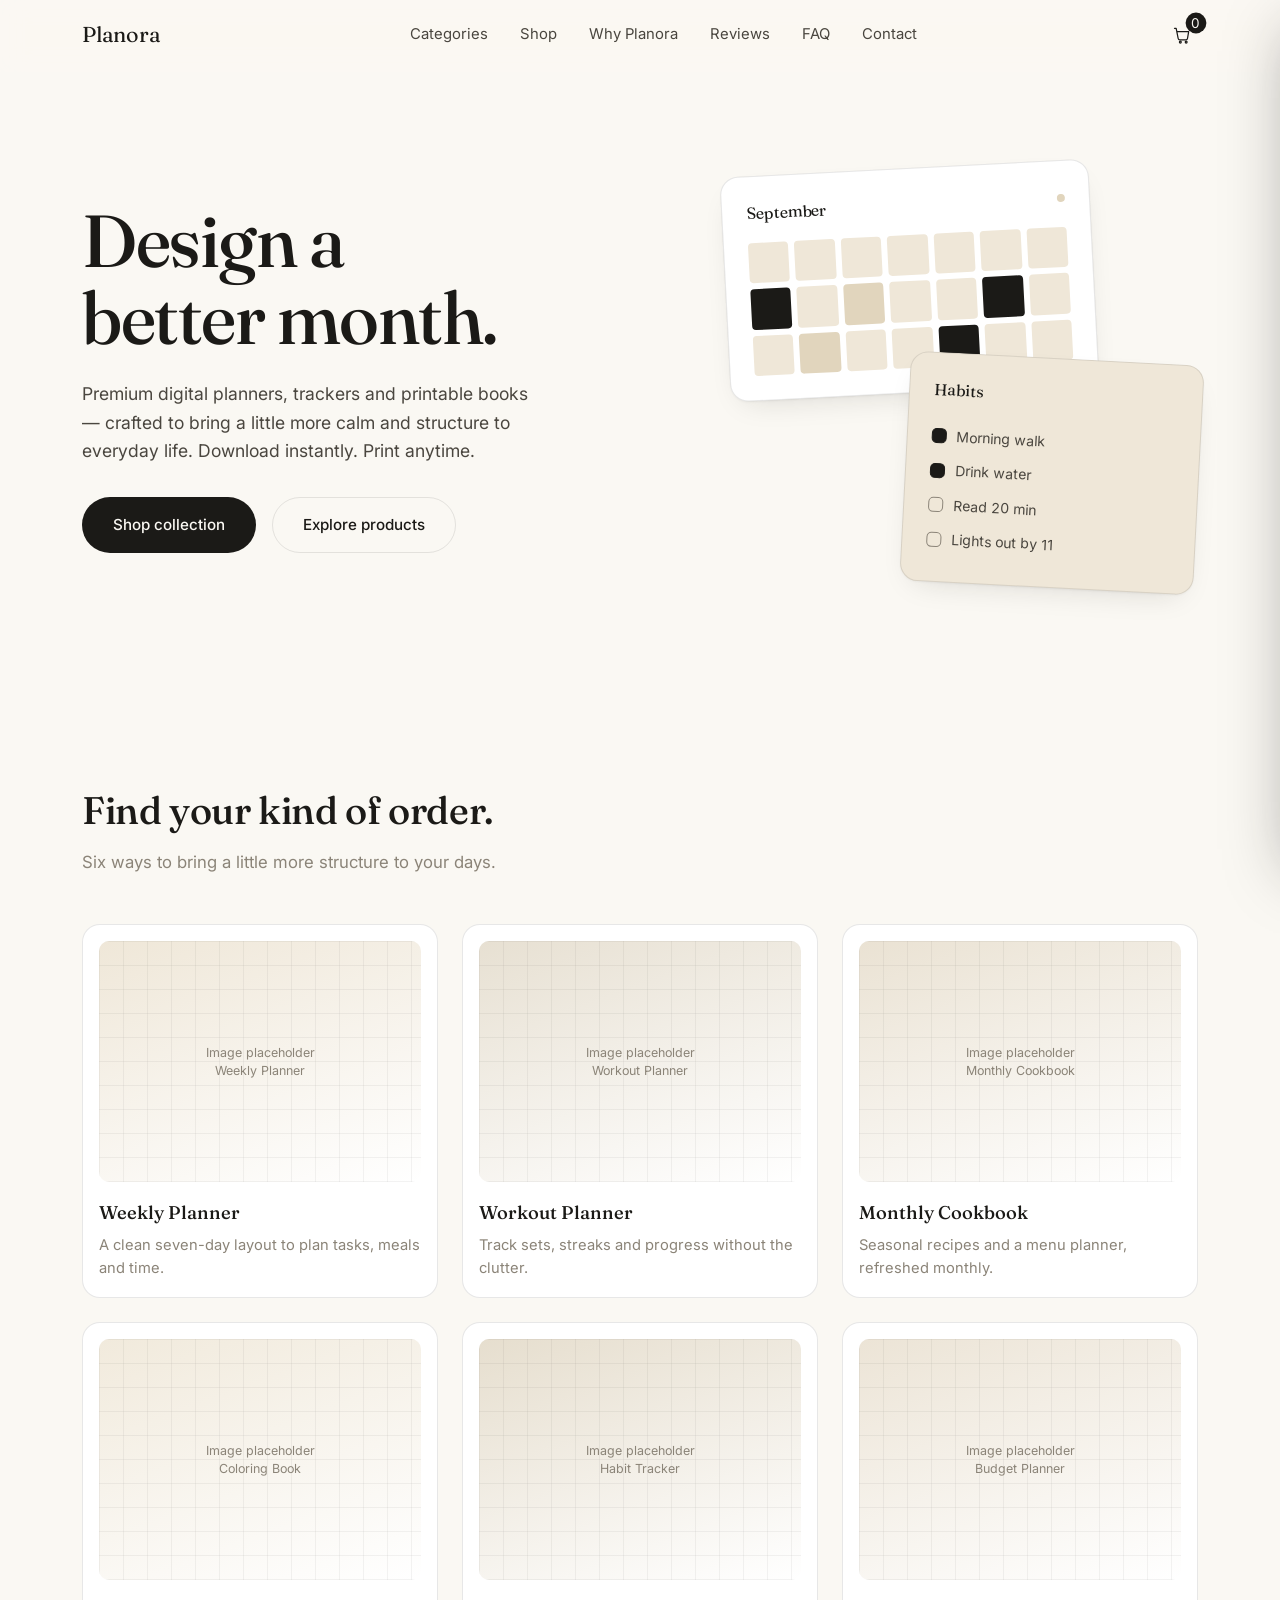
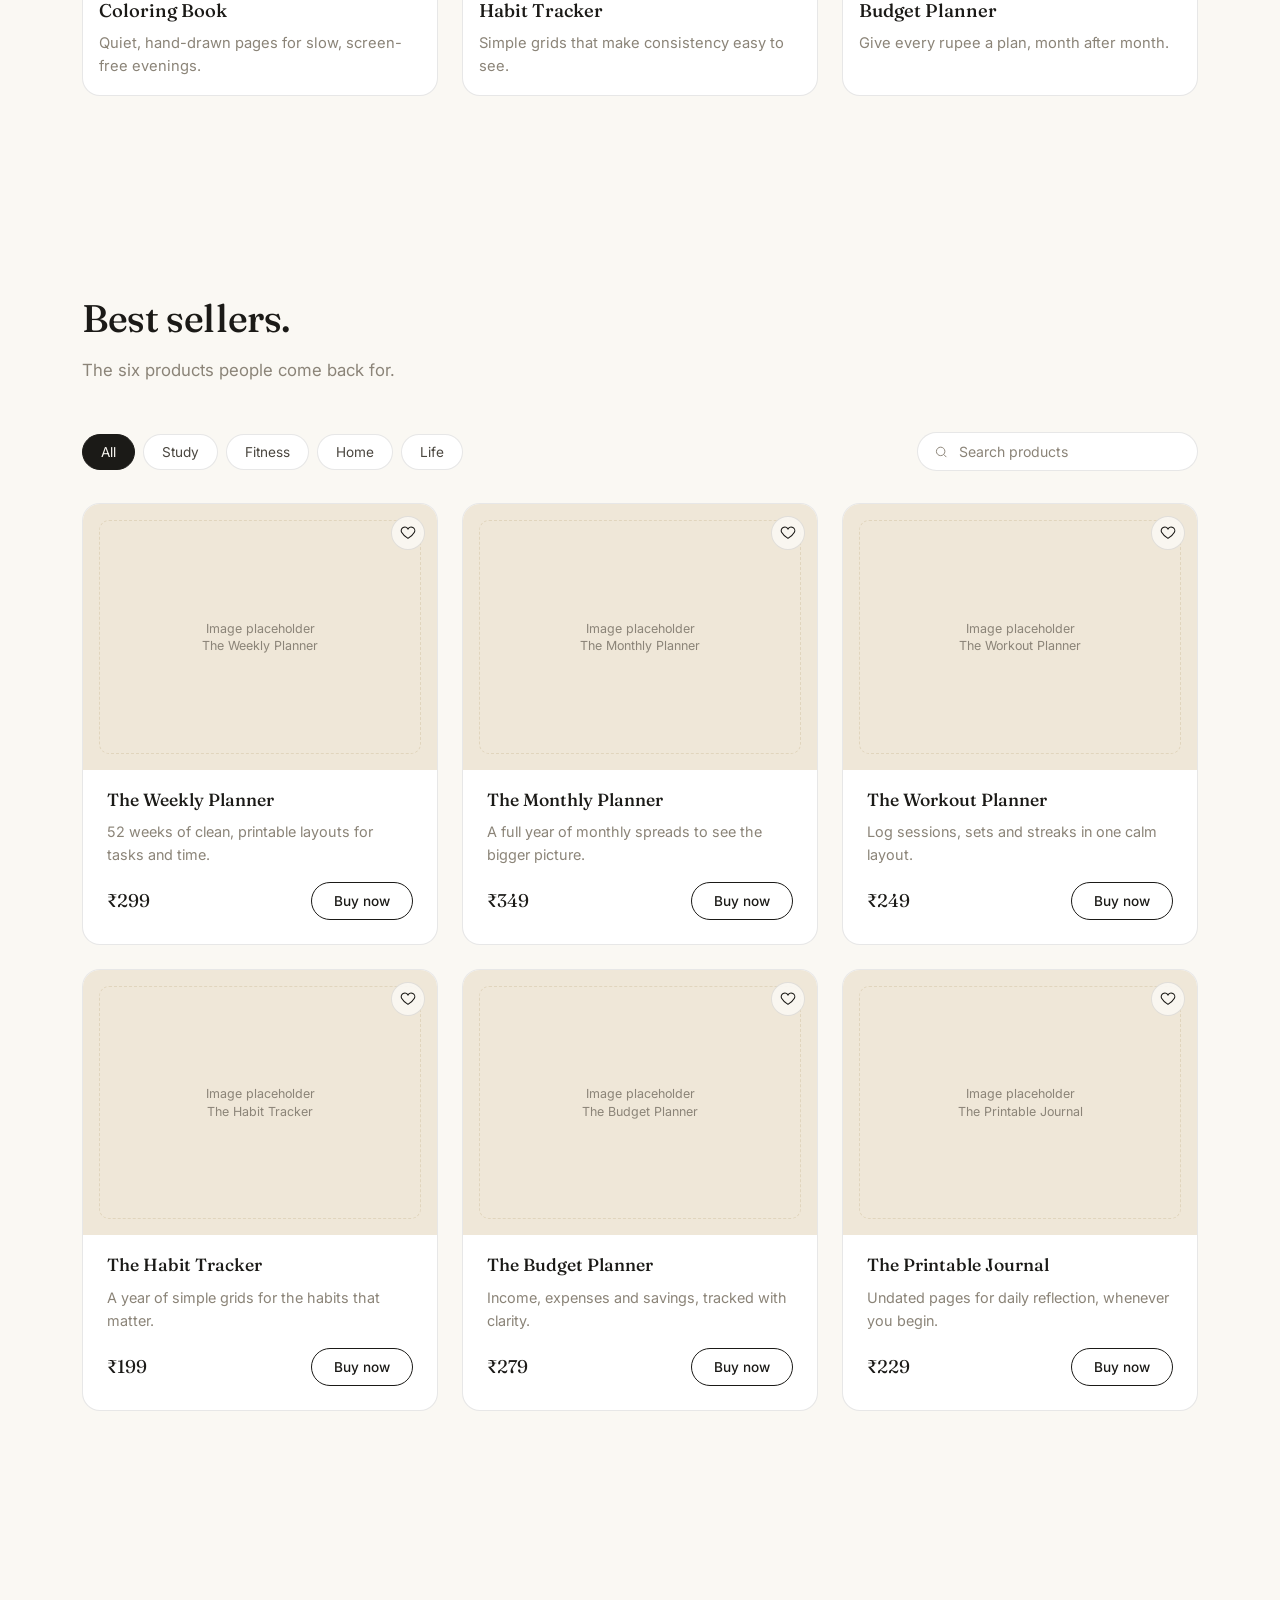
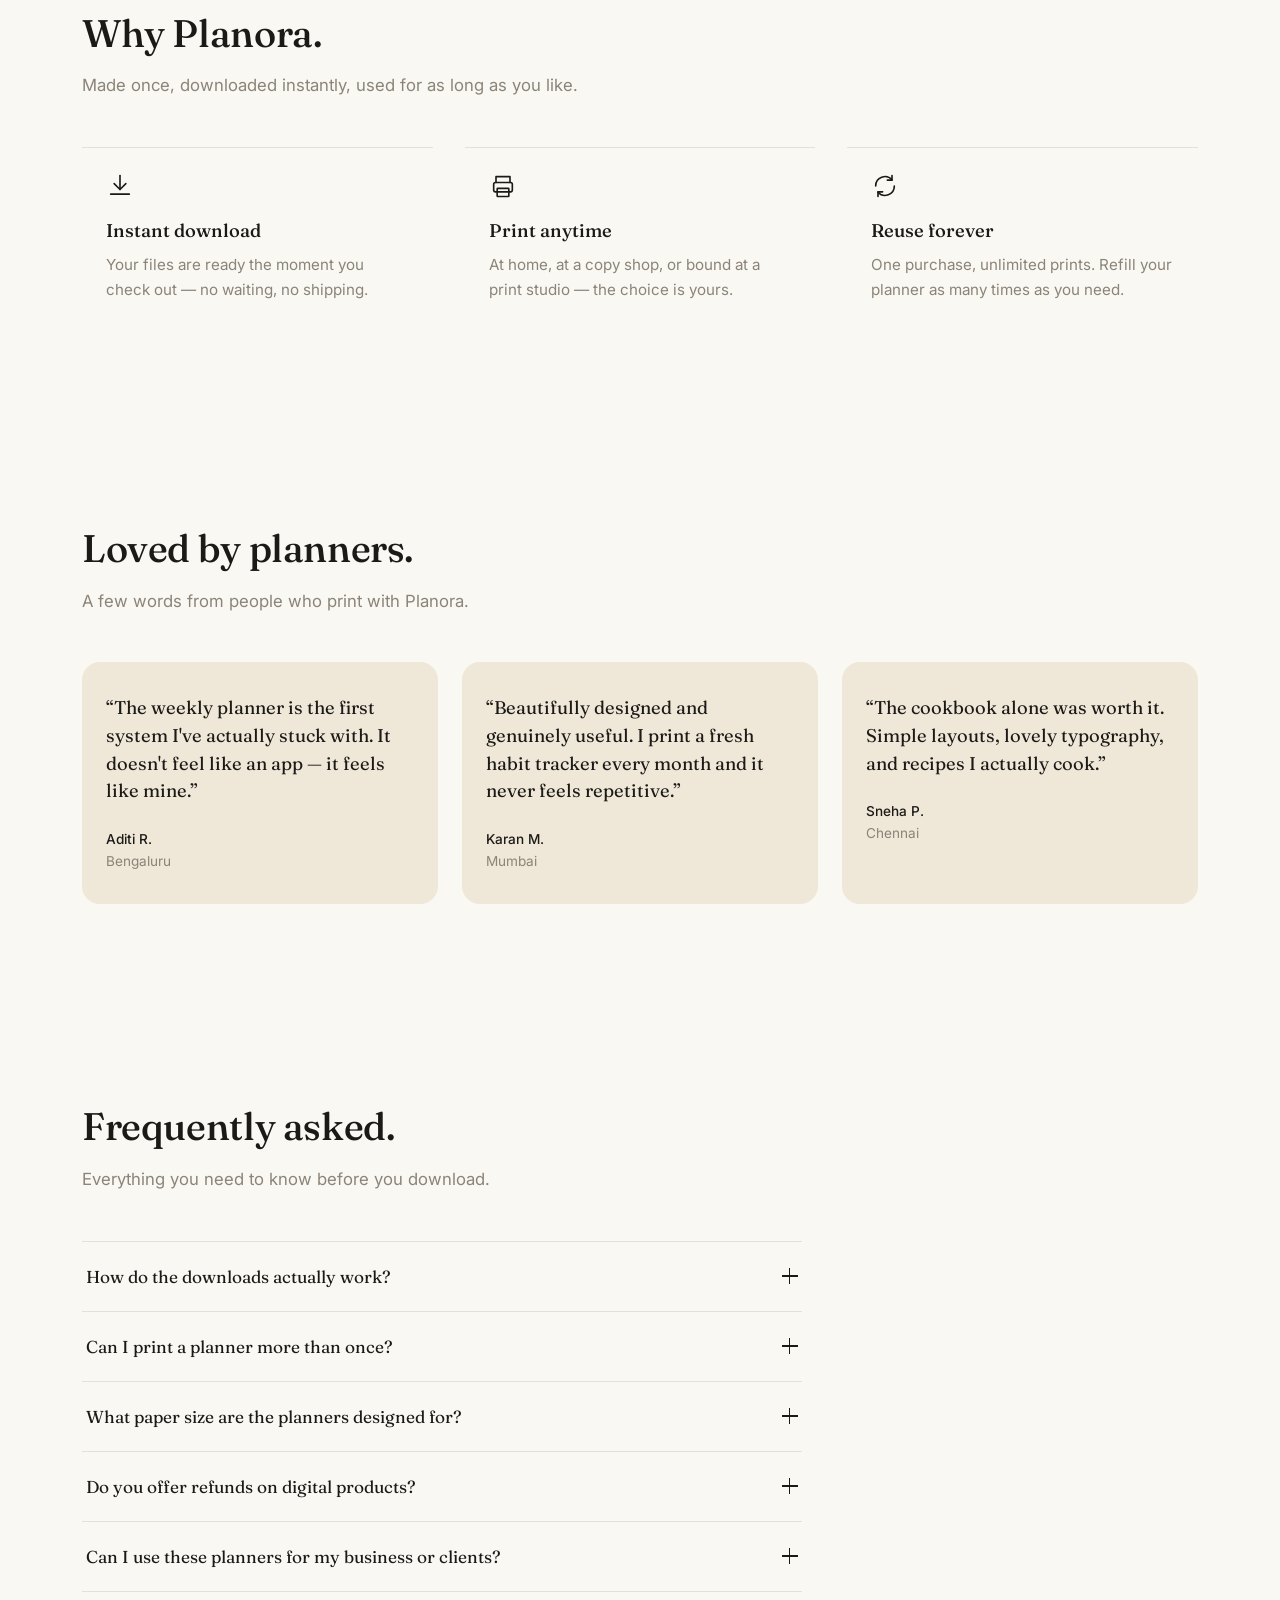
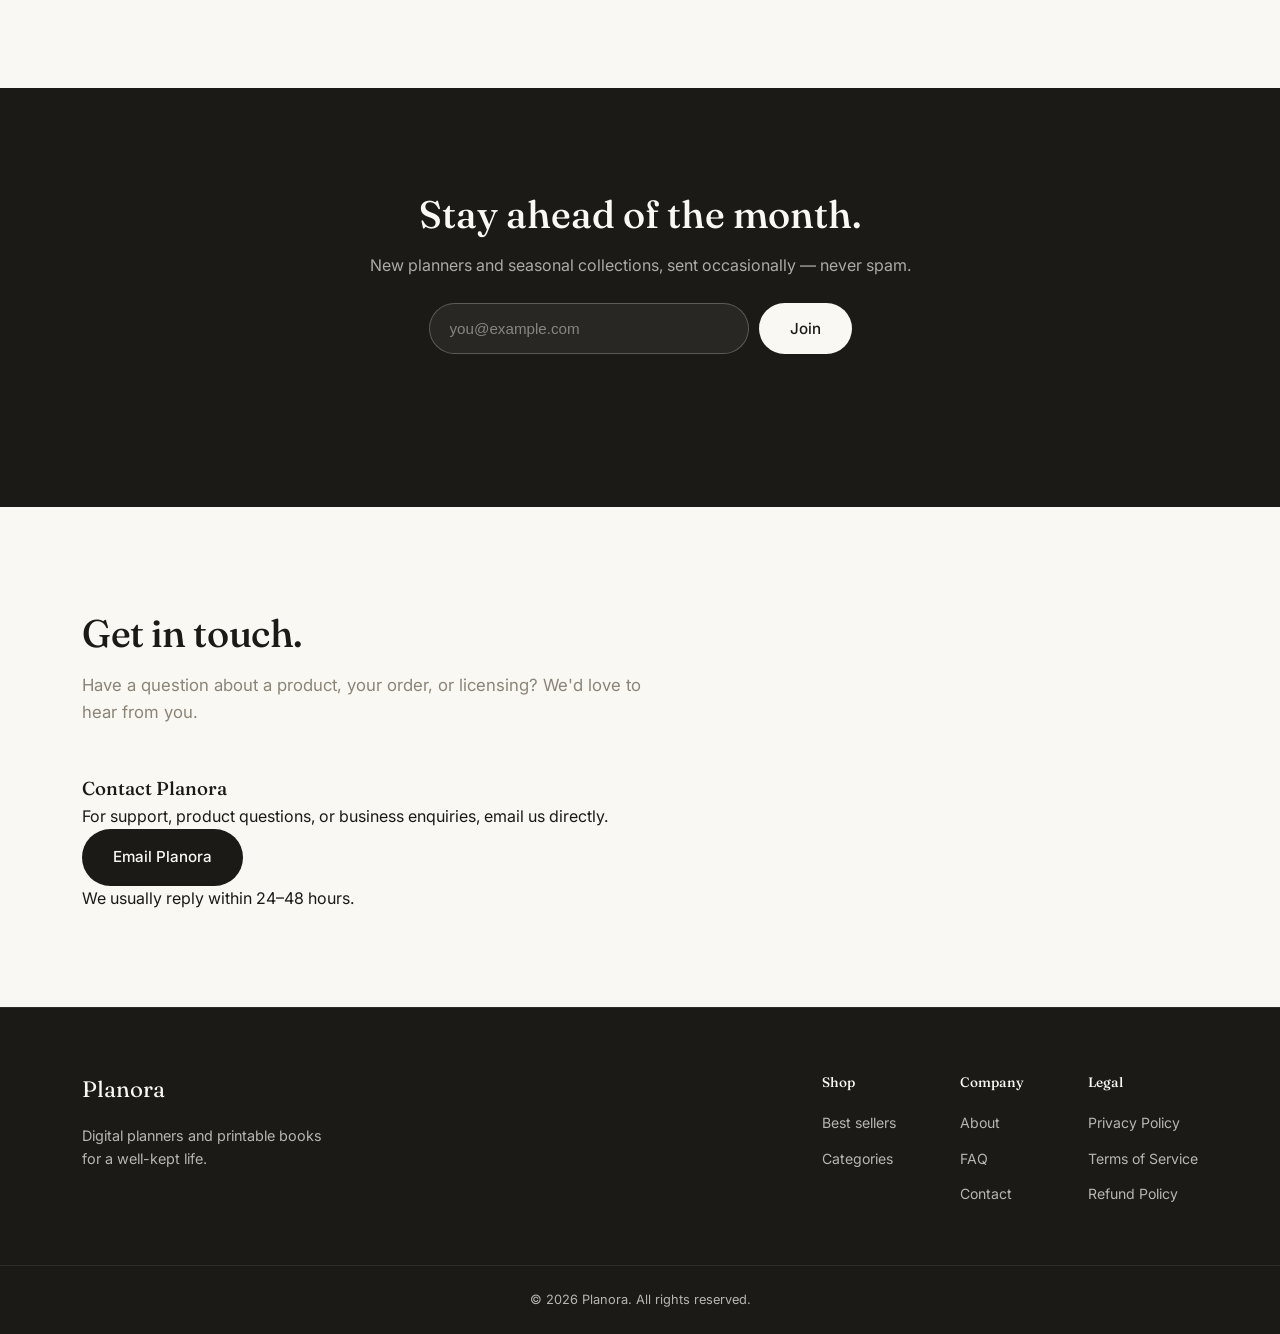
==== index.html @ 22b7eb6b "Update index.html" ====
<!DOCTYPE html>
<html lang="en">
<head>
  <meta charset="UTF-8">
  <meta name="viewport" content="width=device-width, initial-scale=1.0">
  <title>Planora — Design a better month.</title>
  <meta name="description" content="Planora is a digital publishing studio designing premium planners, trackers and printable books for a calmer, better-kept life.">

  <!-- Google Fonts: Fraunces (display serif) + Inter (body/UI). Falls back to system fonts if offline. -->
  <link rel="preconnect" href="https://fonts.googleapis.com">
  <link rel="preconnect" href="https://fonts.gstatic.com" crossorigin>
  <link href="https://fonts.googleapis.com/css2?family=Fraunces:opsz,wght@9..144,400;9..144,500;9..144,600&family=Inter:wght@400;500;600&display=swap" rel="stylesheet">

  <link rel="stylesheet" href="style.css">
</head>
<body>

  <a class="skip-link" href="#main">Skip to content</a>

  <!-- ============ HEADER / STICKY NAV ============ -->
  <header class="site-header" id="siteHeader">
    <div class="nav-wrap">
      <a href="#hero" class="logo" data-scroll>Planora</a>

      <nav class="nav-links" id="navLinks">
        <a href="#categories" data-scroll>Categories</a>
        <a href="#bestsellers" data-scroll>Shop</a>
        <a href="#why" data-scroll>Why Planora</a>
        <a href="#reviews" data-scroll>Reviews</a>
        <a href="#faq" data-scroll>FAQ</a>
        <a href="#contact" data-scroll>Contact</a>
      </nav>

      <div class="nav-actions">
        <button class="cart-btn" id="cartBtn" aria-label="Open cart" aria-haspopup="true" aria-expanded="false">
          <svg width="20" height="20" viewBox="0 0 24 24" fill="none" stroke="currentColor" stroke-width="1.5">
            <path d="M3 4h2l2.4 12.2a2 2 0 0 0 2 1.6h7.2a2 2 0 0 0 2-1.6L20 8H6.2" stroke-linecap="round" stroke-linejoin="round"/>
            <circle cx="10" cy="20.5" r="1.1"/>
            <circle cx="17" cy="20.5" r="1.1"/>
          </svg>
          <span class="cart-count" id="cartCount">0</span>
        </button>

        <button class="menu-toggle" id="menuToggle" aria-label="Open menu" aria-expanded="false" aria-controls="navLinks">
          <span></span><span></span><span></span>
        </button>
      </div>
    </div>
  </header>

  <main id="main">

    <!-- ============ HERO ============ -->
    <section class="hero" id="hero">
      <div class="hero-inner">
        <div class="hero-copy reveal">
          <h1 class="hero-title">Design a<br>better month.</h1>
          <p class="hero-subtitle">
            Premium digital planners, trackers and printable books —
            crafted to bring a little more calm and structure to
            everyday life. Download instantly. Print anytime.
          </p>
          <div class="hero-actions">
            <a href="#bestsellers" class="btn btn-primary" data-scroll>Shop collection</a>
            <a href="#categories" class="btn btn-secondary" data-scroll>Explore products</a>
          </div>
        </div>

        <!-- Hero visual: a built, not photographed, planner mockup -->
        <div class="hero-visual reveal">
          <div class="mock-card mock-calendar" aria-hidden="true">
            <div class="mock-card-head">
              <span>September</span>
              <span class="mock-dot"></span>
            </div>
            <div class="mock-grid">
              <span></span><span></span><span></span><span></span><span></span><span></span><span></span>
              <span class="filled"></span><span></span><span class="filled soft"></span><span></span><span></span><span class="filled"></span><span></span>
              <span></span><span class="filled soft"></span><span></span><span></span><span class="filled"></span><span></span><span></span>
            </div>
          </div>
          <div class="mock-card mock-checklist" aria-hidden="true">
            <div class="mock-card-head">
              <span>Habits</span>
            </div>
            <ul class="mock-list">
              <li><span class="mock-check checked"></span>Morning walk</li>
              <li><span class="mock-check checked"></span>Drink water</li>
              <li><span class="mock-check"></span>Read 20 min</li>
              <li><span class="mock-check"></span>Lights out by 11</li>
            </ul>
          </div>
        </div>
      </div>
    </section>

    <!-- ============ FEATURED CATEGORIES ============ -->
    <section class="categories" id="categories">
      <div class="section-head reveal">
        <h2>Find your kind of order.</h2>
        <p>Six ways to bring a little more structure to your days.</p>
      </div>

      <div class="category-grid">

        <article class="category-card reveal" data-goto-collection="study">
          <div class="category-image" style="--tint:#EFE7D8;">
            <span class="placeholder-label">Image placeholder<br>Weekly Planner</span>
          </div>
          <h3>Weekly Planner</h3>
          <p>A clean seven-day layout to plan tasks, meals and time.</p>
        </article>

        <article class="category-card reveal" data-goto-collection="fitness">
          <div class="category-image" style="--tint:#E7E0D2;">
            <span class="placeholder-label">Image placeholder<br>Workout Planner</span>
          </div>
          <h3>Workout Planner</h3>
          <p>Track sets, streaks and progress without the clutter.</p>
        </article>

        <article class="category-card reveal" data-goto-collection="home">
          <div class="category-image" style="--tint:#EAE2D3;">
            <span class="placeholder-label">Image placeholder<br>Monthly Cookbook</span>
          </div>
          <h3>Monthly Cookbook</h3>
          <p>Seasonal recipes and a menu planner, refreshed monthly.</p>
        </article>

        <article class="category-card reveal" data-goto-collection="life">
          <div class="category-image" style="--tint:#F1EADC;">
            <span class="placeholder-label">Image placeholder<br>Coloring Book</span>
          </div>
          <h3>Coloring Book</h3>
          <p>Quiet, hand-drawn pages for slow, screen-free evenings.</p>
        </article>

        <article class="category-card reveal" data-goto-collection="fitness">
          <div class="category-image" style="--tint:#E6DECE;">
            <span class="placeholder-label">Image placeholder<br>Habit Tracker</span>
          </div>
          <h3>Habit Tracker</h3>
          <p>Simple grids that make consistency easy to see.</p>
        </article>

        <article class="category-card reveal" data-goto-collection="home">
          <div class="category-image" style="--tint:#ECE4D6;">
            <span class="placeholder-label">Image placeholder<br>Budget Planner</span>
          </div>
          <h3>Budget Planner</h3>
          <p>Give every rupee a plan, month after month.</p>
        </article>

      </div>
    </section>

    <!-- ============ BEST SELLERS ============ -->
    <section class="bestsellers" id="bestsellers">
      <div class="section-head reveal">
        <h2>Best sellers.</h2>
        <p>The six products people come back for.</p>
      </div>

      <!-- Collections filter + search -->
      <div class="shop-controls reveal">
        <div class="filter-pills" id="filterPills" role="group" aria-label="Filter by collection">
          <button class="filter-pill active" data-filter="all" type="button">All</button>
          <button class="filter-pill" data-filter="study" type="button">Study</button>
          <button class="filter-pill" data-filter="fitness" type="button">Fitness</button>
          <button class="filter-pill" data-filter="home" type="button">Home</button>
          <button class="filter-pill" data-filter="life" type="button">Life</button>
        </div>
        <div class="search-wrap">
          <svg width="16" height="16" viewBox="0 0 24 24" fill="none" stroke="currentColor" stroke-width="1.6" aria-hidden="true">
            <circle cx="11" cy="11" r="7"/>
            <path d="M20 20l-3.5-3.5" stroke-linecap="round"/>
          </svg>
          <input type="search" id="productSearch" class="search-input" placeholder="Search products" aria-label="Search products">
        </div>
      </div>

      <p class="empty-state" id="emptyState" hidden>No products match your search just yet. Try another word or collection.</p>

      <div class="product-grid" id="productGrid">

        <article class="product-card reveal" data-id="weekly-planner" data-product="The Weekly Planner" data-price="299" data-collections="study" tabindex="0">
          <div class="product-image">
            <span class="placeholder-label">Image placeholder<br>The Weekly Planner</span>
            <button class="fav-btn" data-fav aria-label="Save The Weekly Planner to favorites" aria-pressed="false">
              <svg viewBox="0 0 24 24" fill="none" stroke="currentColor" stroke-width="1.6"><path d="M12 20s-7.2-4.4-9.6-9A5.4 5.4 0 0 1 12 6a5.4 5.4 0 0 1 9.6 5c-2.4 4.6-9.6 9-9.6 9z"/></svg>
            </button>
          </div>
          <div class="product-body">
            <h3>The Weekly Planner</h3>
            <p>52 weeks of clean, printable layouts for tasks and time.</p>
            <div class="product-foot">
              <span class="price">₹299</span>
              <button class="btn btn-buy" data-buy>Buy now</button>
            </div>
          </div>
        </article>

        <article class="product-card reveal" data-id="monthly-planner" data-product="The Monthly Planner" data-price="349" data-collections="study home" tabindex="0">
          <div class="product-image">
            <span class="placeholder-label">Image placeholder<br>The Monthly Planner</span>
            <button class="fav-btn" data-fav aria-label="Save The Monthly Planner to favorites" aria-pressed="false">
              <svg viewBox="0 0 24 24" fill="none" stroke="currentColor" stroke-width="1.6"><path d="M12 20s-7.2-4.4-9.6-9A5.4 5.4 0 0 1 12 6a5.4 5.4 0 0 1 9.6 5c-2.4 4.6-9.6 9-9.6 9z"/></svg>
            </button>
          </div>
          <div class="product-body">
            <h3>The Monthly Planner</h3>
            <p>A full year of monthly spreads to see the bigger picture.</p>
            <div class="product-foot">
              <span class="price">₹349</span>
              <button class="btn btn-buy" data-buy>Buy now</button>
            </div>
          </div>
        </article>

        <article class="product-card reveal" data-id="workout-planner" data-product="The Workout Planner" data-price="249" data-collections="fitness" tabindex="0">
          <div class="product-image">
            <span class="placeholder-label">Image placeholder<br>The Workout Planner</span>
            <button class="fav-btn" data-fav aria-label="Save The Workout Planner to favorites" aria-pressed="false">
              <svg viewBox="0 0 24 24" fill="none" stroke="currentColor" stroke-width="1.6"><path d="M12 20s-7.2-4.4-9.6-9A5.4 5.4 0 0 1 12 6a5.4 5.4 0 0 1 9.6 5c-2.4 4.6-9.6 9-9.6 9z"/></svg>
            </button>
          </div>
          <div class="product-body">
            <h3>The Workout Planner</h3>
            <p>Log sessions, sets and streaks in one calm layout.</p>
            <div class="product-foot">
              <span class="price">₹249</span>
              <button class="btn btn-buy" data-buy>Buy now</button>
            </div>
          </div>
        </article>

        <article class="product-card reveal" data-id="habit-tracker" data-product="The Habit Tracker" data-price="199" data-collections="fitness life" tabindex="0">
          <div class="product-image">
            <span class="placeholder-label">Image placeholder<br>The Habit Tracker</span>
            <button class="fav-btn" data-fav aria-label="Save The Habit Tracker to favorites" aria-pressed="false">
              <svg viewBox="0 0 24 24" fill="none" stroke="currentColor" stroke-width="1.6"><path d="M12 20s-7.2-4.4-9.6-9A5.4 5.4 0 0 1 12 6a5.4 5.4 0 0 1 9.6 5c-2.4 4.6-9.6 9-9.6 9z"/></svg>
            </button>
          </div>
          <div class="product-body">
            <h3>The Habit Tracker</h3>
            <p>A year of simple grids for the habits that matter.</p>
            <div class="product-foot">
              <span class="price">₹199</span>
              <button class="btn btn-buy" data-buy>Buy now</button>
            </div>
          </div>
        </article>

        <article class="product-card reveal" data-id="budget-planner" data-product="The Budget Planner" data-price="279" data-collections="home" tabindex="0">
          <div class="product-image">
            <span class="placeholder-label">Image placeholder<br>The Budget Planner</span>
            <button class="fav-btn" data-fav aria-label="Save The Budget Planner to favorites" aria-pressed="false">
              <svg viewBox="0 0 24 24" fill="none" stroke="currentColor" stroke-width="1.6"><path d="M12 20s-7.2-4.4-9.6-9A5.4 5.4 0 0 1 12 6a5.4 5.4 0 0 1 9.6 5c-2.4 4.6-9.6 9-9.6 9z"/></svg>
            </button>
          </div>
          <div class="product-body">
            <h3>The Budget Planner</h3>
            <p>Income, expenses and savings, tracked with clarity.</p>
            <div class="product-foot">
              <span class="price">₹279</span>
              <button class="btn btn-buy" data-buy>Buy now</button>
            </div>
          </div>
        </article>

        <article class="product-card reveal" data-id="printable-journal" data-product="The Printable Journal" data-price="229" data-collections="study life" tabindex="0">
          <div class="product-image">
            <span class="placeholder-label">Image placeholder<br>The Printable Journal</span>
            <button class="fav-btn" data-fav aria-label="Save The Printable Journal to favorites" aria-pressed="false">
              <svg viewBox="0 0 24 24" fill="none" stroke="currentColor" stroke-width="1.6"><path d="M12 20s-7.2-4.4-9.6-9A5.4 5.4 0 0 1 12 6a5.4 5.4 0 0 1 9.6 5c-2.4 4.6-9.6 9-9.6 9z"/></svg>
            </button>
          </div>
          <div class="product-body">
            <h3>The Printable Journal</h3>
            <p>Undated pages for daily reflection, whenever you begin.</p>
            <div class="product-foot">
              <span class="price">₹229</span>
              <button class="btn btn-buy" data-buy>Buy now</button>
            </div>
          </div>
        </article>

      </div>
    </section>

    <!-- ============ WHY PLANORA ============ -->
    <section class="why" id="why">
      <div class="section-head reveal">
        <h2>Why Planora.</h2>
        <p>Made once, downloaded instantly, used for as long as you like.</p>
      </div>

      <div class="why-grid">

        <div class="why-item reveal">
          <span class="why-icon">
            <svg width="28" height="28" viewBox="0 0 24 24" fill="none" stroke="currentColor" stroke-width="1.4">
              <path d="M12 3v12" stroke-linecap="round"/>
              <path d="M7 10l5 5 5-5" stroke-linecap="round" stroke-linejoin="round"/>
              <path d="M4 19h16" stroke-linecap="round"/>
            </svg>
          </span>
          <h3>Instant download</h3>
          <p>Your files are ready the moment you check out — no waiting, no shipping.</p>
        </div>

        <div class="why-item reveal">
          <span class="why-icon">
            <svg width="28" height="28" viewBox="0 0 24 24" fill="none" stroke="currentColor" stroke-width="1.4">
              <path d="M6 9V4h12v5" stroke-linecap="round" stroke-linejoin="round"/>
              <rect x="4" y="9" width="16" height="8" rx="1.5"/>
              <rect x="7" y="14" width="10" height="7" rx="0.5"/>
            </svg>
          </span>
          <h3>Print anytime</h3>
          <p>At home, at a copy shop, or bound at a print studio — the choice is yours.</p>
        </div>

        <div class="why-item reveal">
          <span class="why-icon">
            <svg width="28" height="28" viewBox="0 0 24 24" fill="none" stroke="currentColor" stroke-width="1.4">
              <path d="M4 12a8 8 0 0 1 14-5.3M20 12a8 8 0 0 1-14 5.3" stroke-linecap="round"/>
              <path d="M18 3v4h-4M6 21v-4h4" stroke-linecap="round" stroke-linejoin="round"/>
            </svg>
          </span>
          <h3>Reuse forever</h3>
          <p>One purchase, unlimited prints. Refill your planner as many times as you need.</p>
        </div>

      </div>
    </section>

    <!-- ============ TESTIMONIALS ============ -->
    <section class="testimonials" id="reviews">
      <div class="section-head reveal">
        <h2>Loved by planners.</h2>
        <p>A few words from people who print with Planora.</p>
      </div>

      <div class="testimonial-grid">

        <blockquote class="testimonial-card reveal">
          <p>“The weekly planner is the first system I've actually stuck with. It doesn't feel like an app — it feels like mine.”</p>
          <footer><span class="t-name">Aditi R.</span><span class="t-role">Bengaluru</span></footer>
        </blockquote>

        <blockquote class="testimonial-card reveal">
          <p>“Beautifully designed and genuinely useful. I print a fresh habit tracker every month and it never feels repetitive.”</p>
          <footer><span class="t-name">Karan M.</span><span class="t-role">Mumbai</span></footer>
        </blockquote>

        <blockquote class="testimonial-card reveal">
          <p>“The cookbook alone was worth it. Simple layouts, lovely typography, and recipes I actually cook.”</p>
          <footer><span class="t-name">Sneha P.</span><span class="t-role">Chennai</span></footer>
        </blockquote>

      </div>
    </section>

    <!-- ============ FAQ ============ -->
    <section class="faq" id="faq">
      <div class="section-head reveal">
        <h2>Frequently asked.</h2>
        <p>Everything you need to know before you download.</p>
      </div>

      <div class="faq-list">

        <div class="faq-item reveal">
          <button class="faq-question" aria-expanded="false">
            <span>How do the downloads actually work?</span>
            <span class="faq-icon" aria-hidden="true"></span>
          </button>
          <div class="faq-answer">
            <p>After checkout, your planner is available instantly as a PDF download. No shipping, no waiting — print it the same day if you like.</p>
          </div>
        </div>

        <div class="faq-item reveal">
          <button class="faq-question" aria-expanded="false">
            <span>Can I print a planner more than once?</span>
            <span class="faq-icon" aria-hidden="true"></span>
          </button>
          <div class="faq-answer">
            <p>Yes. Every purchase is yours to keep and reprint as many times as you need, for as long as you need it.</p>
          </div>
        </div>

        <div class="faq-item reveal">
          <button class="faq-question" aria-expanded="false">
            <span>What paper size are the planners designed for?</span>
            <span class="faq-icon" aria-hidden="true"></span>
          </button>
          <div class="faq-answer">
            <p>All Planora products are laid out for A4 and US Letter, so they print cleanly on almost any home or shop printer.</p>
          </div>
        </div>

        <div class="faq-item reveal">
          <button class="faq-question" aria-expanded="false">
            <span>Do you offer refunds on digital products?</span>
            <span class="faq-icon" aria-hidden="true"></span>
          </button>
          <div class="faq-answer">
            <p>Because files are delivered instantly, we don't offer refunds once a download link has been used. See our <a href="refund-policy.html">Refund Policy</a> for full details.</p>
          </div>
        </div>

        <div class="faq-item reveal">
          <button class="faq-question" aria-expanded="false">
            <span>Can I use these planners for my business or clients?</span>
            <span class="faq-icon" aria-hidden="true"></span>
          </button>
          <div class="faq-answer">
            <p>Planora products are licensed for personal use. For commercial or resale licensing, reach out through the contact form below.</p>
          </div>
        </div>

      </div>
    </section>

    <!-- ============ NEWSLETTER ============ -->
    <section class="newsletter" id="newsletter">
      <div class="newsletter-inner reveal">
        <h2>Stay ahead of the month.</h2>
        <p>New planners and seasonal collections, sent occasionally — never spam.</p>

        <form class="newsletter-form" id="newsletterForm" novalidate>
          <input
            type="email"
            id="newsletterEmail"
            class="newsletter-input"
            placeholder="you@example.com"
            aria-label="Email address"
            required>
          <button type="submit" class="btn btn-primary">Join</button>
        </form>
        <p class="form-message" id="formMessage" role="status" aria-live="polite"></p>
      </div>
    </section>
<!-- ============ CONTACT ============ -->
<section class="contact" id="contact">
  <div class="contact-inner">
    <div class="section-head">
      <h2>Get in touch.</h2>
      <p>Have a question about a product, your order, or licensing? We'd love to hear from you.</p>
    </div>

    <div class="contact-card">
      <h3>Contact Planora</h3>
      <p>For support, product questions, or business enquiries, email us directly.</p>

      <a href="mailto:planorastudio@gmail.com" class="btn btn-primary">
        Email Planora
      </a>

      <p class="contact-note">We usually reply within 24–48 hours.</p>
    </div>
  </div>
</section>
  </main>

  <!-- ============ FOOTER ============ -->
  <footer class="site-footer">
    <div class="footer-inner">
      <div class="footer-brand">
        <p class="footer-logo">Planora</p>
        <p class="footer-tagline">Digital planners and printable books for a well-kept life.</p>
      </div>

      <div class="footer-links">
        <div class="footer-col">
          <h4>Shop</h4>
          <ul>
            <li><a href="#bestsellers" data-scroll>Best sellers</a></li>
            <li><a href="#categories" data-scroll>Categories</a></li>
          </ul>
        </div>
        <div class="footer-col">
          <h4>Company</h4>
          <ul>
            <li><a href="#why" data-scroll>About</a></li>
            <li><a href="#faq" data-scroll>FAQ</a></li>
            <li><a href="#contact" data-scroll>Contact</a></li>
          </ul>
        </div>
        <div class="footer-col">
          <h4>Legal</h4>
          <ul>
            <li><a href="privacy-policy.html">Privacy Policy</a></li>
            <li><a href="terms.html">Terms of Service</a></li>
            <li><a href="refund-policy.html">Refund Policy</a></li>
          </ul>
        </div>
      </div>
    </div>
    <div class="footer-bottom">
      <p>© 2026 Planora. All rights reserved.</p>
    </div>
  </footer>

  <!-- ============ CART DRAWER ============ -->
  <div class="drawer-overlay" id="cartOverlay"></div>
  <aside class="cart-drawer" id="cartDrawer" aria-hidden="true" aria-label="Shopping cart">
    <div class="cart-drawer-head">
      <h3>Your cart</h3>
      <button class="drawer-close" id="cartClose" aria-label="Close cart">
        <svg width="18" height="18" viewBox="0 0 24 24" fill="none" stroke="currentColor" stroke-width="1.6"><path d="M5 5l14 14M19 5L5 19" stroke-linecap="round"/></svg>
      </button>
    </div>

    <div class="cart-items" id="cartItems">
      <!-- Cart line items are injected here by script.js -->
    </div>

    <p class="cart-empty" id="cartEmpty">Your cart is empty. Explore the collection and add something you'll love.</p>

    <div class="cart-drawer-foot">
      <div class="cart-subtotal">
        <span>Subtotal</span>
        <span id="cartSubtotal">₹0</span>
      </div>
      <a href="checkout.html" class="btn btn-primary cart-checkout-btn" id="cartCheckoutBtn">Checkout</a>
      <p class="cart-note">Taxes and download links calculated at checkout.</p>
    </div>
  </aside>

  <!-- ============ PRODUCT DETAIL MODAL ============ -->
  <div class="drawer-overlay" id="modalOverlay"></div>
  <div class="product-modal" id="productModal" role="dialog" aria-modal="true" aria-hidden="true" aria-labelledby="modalTitle">
    <button class="drawer-close modal-close" id="modalClose" aria-label="Close product details">
      <svg width="18" height="18" viewBox="0 0 24 24" fill="none" stroke="currentColor" stroke-width="1.6"><path d="M5 5l14 14M19 5L5 19" stroke-linecap="round"/></svg>
    </button>

    <div class="modal-grid">
      <div class="modal-gallery">
        <div class="gallery-viewport" id="galleryViewport"></div>
        <div class="gallery-controls">
          <button class="gallery-nav" id="galleryPrev" aria-label="Previous page">
            <svg width="16" height="16" viewBox="0 0 24 24" fill="none" stroke="currentColor" stroke-width="1.8"><path d="M15 5l-7 7 7 7" stroke-linecap="round" stroke-linejoin="round"/></svg>
          </button>
          <div class="gallery-dots" id="galleryDots"></div>
          <button class="gallery-nav" id="galleryNext" aria-label="Next page">
            <svg width="16" height="16" viewBox="0 0 24 24" fill="none" stroke="currentColor" stroke-width="1.8"><path d="M9 5l7 7-7 7" stroke-linecap="round" stroke-linejoin="round"/></svg>
          </button>
        </div>
        <p class="gallery-caption" id="galleryCaption">Page 1 of 8</p>
      </div>

      <div class="modal-info">
        <h3 id="modalTitle"></h3>
        <p class="modal-description" id="modalDescription"></p>
        <div class="modal-price" id="modalPrice"></div>
        <div class="modal-actions">
          <button class="btn btn-primary" id="modalAddToCart">Add to cart</button>
          <button class="fav-btn modal-fav-btn" id="modalFavBtn" aria-label="Save to favorites" aria-pressed="false">
            <svg viewBox="0 0 24 24" fill="none" stroke="currentColor" stroke-width="1.6"><path d="M12 20s-7.2-4.4-9.6-9A5.4 5.4 0 0 1 12 6a5.4 5.4 0 0 1 9.6 5c-2.4 4.6-9.6 9-9.6 9z"/></svg>
          </button>
        </div>
        <ul class="modal-meta">
          <li>Instant PDF download</li>
          <li>A4 &amp; US Letter, print-ready</li>
          <li>Unlimited personal reprints</li>
        </ul>
      </div>
    </div>
  </div>

  <!-- Toast for cart / favorites feedback -->
  <div class="toast" id="toast"></div>

  <script src="script.js"></script>
</body>
</html>
---- style.css ----
/* =========================================================
   PLANORA — Stylesheet
   Design language: Apple x Notion x minimal Scandinavian.
   Palette: black, off-white, soft beige. Generous spacing.
   ========================================================= */

/* ---------- 1. Design tokens ---------- */
:root {
  /* Color */
  --ink: #1b1a17;        /* near-black, warm undertone */
  --ink-soft: #4a463f;   /* secondary text on light bg */
  --paper: #faf8f3;      /* off-white background */
  --sand: #efe7d8;       /* soft beige surface */
  --sand-deep: #e1d5bd;  /* deeper beige for borders/accents */
  --stone: #8b8478;      /* muted taupe, tertiary text */
  --line: rgba(27, 26, 23, 0.1);
  --white: #ffffff;

  /* Type */
  --font-display: "Fraunces", Georgia, "Times New Roman", serif;
  --font-body: "Inter", -apple-system, BlinkMacSystemFont, "Segoe UI", sans-serif;

  /* Spacing scale (8px grid) */
  --space-1: 8px;
  --space-2: 16px;
  --space-3: 24px;
  --space-4: 32px;
  --space-5: 48px;
  --space-6: 64px;
  --space-7: 96px;
  --space-8: 140px;

  /* Layout */
  --max-width: 1180px;
  --radius-sm: 10px;
  --radius-md: 18px;
  --radius-lg: 28px;
  --shadow-card: 0 1px 2px rgba(27,26,23,0.04), 0 12px 32px -16px rgba(27,26,23,0.18);
  --ease: cubic-bezier(0.22, 1, 0.36, 1);
}

/* ---------- 2. Reset ---------- */
* { box-sizing: border-box; }
html {
  scroll-behavior: smooth;
}
body {
  margin: 0;
  background: var(--paper);
  color: var(--ink);
  font-family: var(--font-body);
  font-size: 16px;
  line-height: 1.6;
  -webkit-font-smoothing: antialiased;
}
img { max-width: 100%; display: block; }
ul { list-style: none; margin: 0; padding: 0; }
a { color: inherit; text-decoration: none; }
button { font-family: inherit; cursor: pointer; }
h1, h2, h3, h4 { font-family: var(--font-display); font-weight: 500; margin: 0; }
p { margin: 0; }

.skip-link {
  position: absolute;
  left: -999px;
  top: 0;
  background: var(--ink);
  color: var(--paper);
  padding: 12px 20px;
  z-index: 999;
}
.skip-link:focus { left: 12px; top: 12px; border-radius: var(--radius-sm); }

:focus-visible {
  outline: 2px solid var(--ink);
  outline-offset: 3px;
}

/* ---------- 3. Layout helpers ---------- */
section {
  max-width: var(--max-width);
  margin: 0 auto;
  padding: var(--space-7) var(--space-4);
  scroll-margin-top: 92px;
}
.section-head {
  max-width: 560px;
  margin-bottom: var(--space-5);
}
.section-head h2 {
  font-size: clamp(1.9rem, 3vw, 2.6rem);
  letter-spacing: -0.01em;
  margin-bottom: var(--space-1);
}
.section-head p {
  color: var(--stone);
  font-size: 1.05rem;
}

/* ---------- 4. Buttons ---------- */
.btn {
  display: inline-flex;
  align-items: center;
  justify-content: center;
  gap: 8px;
  padding: 15px 30px;
  border-radius: 100px;
  font-size: 0.95rem;
  font-weight: 500;
  border: 1px solid transparent;
  transition: transform 0.35s var(--ease), background 0.3s ease, color 0.3s ease, border-color 0.3s ease;
  white-space: nowrap;
}
.btn-primary {
  background: var(--ink);
  color: var(--paper);
}
.btn-primary:hover { background: #2f2c26; transform: translateY(-2px); }
.btn-secondary {
  background: transparent;
  color: var(--ink);
  border-color: var(--line);
}
.btn-secondary:hover { border-color: var(--ink); transform: translateY(-2px); }
.btn-buy {
  background: transparent;
  color: var(--ink);
  border: 1px solid var(--ink);
  padding: 10px 22px;
  font-size: 0.85rem;
}
.btn-buy:hover { background: var(--ink); color: var(--paper); }
.btn:active { transform: translateY(0); }

/* ---------- 5. Header / Nav ---------- */
.site-header {
  position: sticky;
  top: 0;
  z-index: 100;
  background: rgba(250, 248, 243, 0.82);
  backdrop-filter: saturate(180%) blur(14px);
  -webkit-backdrop-filter: saturate(180%) blur(14px);
  border-bottom: 1px solid transparent;
  transition: border-color 0.3s ease, box-shadow 0.3s ease;
}
.site-header.scrolled {
  border-bottom-color: var(--line);
  box-shadow: 0 1px 0 rgba(27,26,23,0.02);
}
.nav-wrap {
  max-width: var(--max-width);
  margin: 0 auto;
  padding: 18px var(--space-4);
  display: flex;
  align-items: center;
  justify-content: space-between;
}
.logo {
  font-family: var(--font-display);
  font-size: 1.35rem;
  letter-spacing: -0.01em;
}
.nav-links {
  display: flex;
  gap: var(--space-4);
}
.nav-links a {
  font-size: 0.93rem;
  color: var(--ink-soft);
  position: relative;
  padding: 4px 0;
  transition: color 0.25s ease;
}
.nav-links a:hover { color: var(--ink); }
.nav-links a::after {
  content: "";
  position: absolute;
  left: 0; right: 100%;
  bottom: -2px;
  height: 1px;
  background: var(--ink);
  transition: right 0.3s var(--ease);
}
.nav-links a:hover::after { right: 0; }

.nav-actions {
  display: flex;
  align-items: center;
  gap: var(--space-3);
}
.cart-btn {
  position: relative;
  background: none;
  border: none;
  color: var(--ink);
  padding: 6px;
  display: flex;
}
.cart-count {
  position: absolute;
  top: -4px;
  right: -6px;
  background: var(--ink);
  color: var(--paper);
  font-size: 0.65rem;
  min-width: 16px;
  height: 16px;
  border-radius: 50%;
  display: flex;
  align-items: center;
  justify-content: center;
  transition: transform 0.25s var(--ease);
}
.cart-count.bump { transform: scale(1.3); }

.menu-toggle {
  display: none;
  flex-direction: column;
  gap: 5px;
  background: none;
  border: none;
  padding: 6px;
}
.menu-toggle span {
  width: 22px;
  height: 1.5px;
  background: var(--ink);
  transition: transform 0.3s ease, opacity 0.3s ease;
}
.menu-toggle.open span:nth-child(1) { transform: translateY(6.5px) rotate(45deg); }
.menu-toggle.open span:nth-child(2) { opacity: 0; }
.menu-toggle.open span:nth-child(3) { transform: translateY(-6.5px) rotate(-45deg); }

/* ---------- 6. Hero ---------- */
.hero { padding-top: var(--space-7); }
.hero-inner {
  display: grid;
  grid-template-columns: 1.1fr 0.9fr;
  gap: var(--space-6);
  align-items: center;
}
.hero-title {
  font-size: clamp(2.8rem, 6vw, 4.6rem);
  line-height: 1.05;
  letter-spacing: -0.02em;
  margin-bottom: var(--space-3);
}
.hero-subtitle {
  max-width: 460px;
  font-size: 1.1rem;
  color: var(--ink-soft);
  margin-bottom: var(--space-4);
}
.hero-actions {
  display: flex;
  gap: var(--space-2);
  flex-wrap: wrap;
}

/* Hero visual — built as a small planner mockup, not a photo */
.hero-visual {
  position: relative;
  height: 420px;
}
.mock-card {
  position: absolute;
  background: var(--white);
  border-radius: var(--radius-md);
  box-shadow: var(--shadow-card);
  padding: var(--space-3);
  border: 1px solid var(--line);
}
.mock-calendar {
  width: 78%;
  top: 0;
  left: 0;
  transform: rotate(-3deg);
}
.mock-checklist {
  width: 62%;
  bottom: 0;
  right: 0;
  transform: rotate(3deg);
  background: var(--sand);
}
.mock-card-head {
  display: flex;
  justify-content: space-between;
  align-items: center;
  font-family: var(--font-display);
  font-size: 1rem;
  margin-bottom: var(--space-2);
  color: var(--ink);
}
.mock-dot {
  width: 8px; height: 8px;
  border-radius: 50%;
  background: var(--sand-deep);
}
.mock-grid {
  display: grid;
  grid-template-columns: repeat(7, 1fr);
  gap: 6px;
}
.mock-grid span {
  aspect-ratio: 1;
  border-radius: 4px;
  background: var(--sand);
}
.mock-grid span.filled { background: var(--ink); }
.mock-grid span.filled.soft { background: var(--sand-deep); }
.mock-list li {
  display: flex;
  align-items: center;
  gap: 10px;
  font-size: 0.88rem;
  padding: 6px 0;
  color: var(--ink-soft);
}
.mock-check {
  width: 15px; height: 15px;
  border-radius: 5px;
  border: 1.5px solid var(--stone);
  flex-shrink: 0;
}
.mock-check.checked {
  background: var(--ink);
  border-color: var(--ink);
}

/* ---------- 7. Featured categories ---------- */
.category-grid {
  display: grid;
  grid-template-columns: repeat(3, 1fr);
  gap: var(--space-3);
}
.category-card {
  background: var(--white);
  border: 1px solid var(--line);
  border-radius: var(--radius-md);
  padding: var(--space-2);
  transition: transform 0.4s var(--ease), box-shadow 0.4s var(--ease);
}
.category-card:hover {
  transform: translateY(-6px);
  box-shadow: var(--shadow-card);
}
.category-image {
  aspect-ratio: 4 / 3;
  border-radius: var(--radius-sm);
  background: linear-gradient(160deg, var(--tint, var(--sand)) 0%, var(--white) 100%);
  display: flex;
  align-items: center;
  justify-content: center;
  margin-bottom: var(--space-2);
  overflow: hidden;
  position: relative;
}
.category-image::before {
  content: "";
  position: absolute;
  inset: 0;
  background-image:
    linear-gradient(var(--line) 1px, transparent 1px),
    linear-gradient(90deg, var(--line) 1px, transparent 1px);
  background-size: 24px 24px;
  opacity: 0.5;
}
.placeholder-label {
  position: relative;
  z-index: 1;
  font-size: 0.78rem;
  text-align: center;
  color: var(--stone);
  line-height: 1.4;
  padding: 0 var(--space-2);
}
.category-card h3 {
  font-size: 1.15rem;
  margin-bottom: 6px;
}
.category-card p {
  color: var(--stone);
  font-size: 0.92rem;
}

/* ---------- 8. Best sellers ---------- */
.product-grid {
  display: grid;
  grid-template-columns: repeat(3, 1fr);
  gap: var(--space-3);
}
.product-card {
  background: var(--white);
  border: 1px solid var(--line);
  border-radius: var(--radius-md);
  overflow: hidden;
  transition: transform 0.4s var(--ease), box-shadow 0.4s var(--ease);
  display: flex;
  flex-direction: column;
}
.product-card:hover {
  transform: translateY(-6px);
  box-shadow: var(--shadow-card);
}
.product-image {
  aspect-ratio: 4 / 3;
  background: var(--sand);
  display: flex;
  align-items: center;
  justify-content: center;
  position: relative;
}
.product-image::before {
  content: "";
  position: absolute;
  inset: var(--space-2);
  border: 1px dashed var(--sand-deep);
  border-radius: var(--radius-sm);
}
.product-body {
  padding: var(--space-2) var(--space-3) var(--space-3);
  display: flex;
  flex-direction: column;
  flex: 1;
}
.product-card h3 {
  font-size: 1.1rem;
  margin-bottom: 6px;
}
.product-card p {
  color: var(--stone);
  font-size: 0.9rem;
  flex: 1;
}
.product-foot {
  display: flex;
  align-items: center;
  justify-content: space-between;
  margin-top: var(--space-2);
}
.price {
  font-family: var(--font-display);
  font-size: 1.15rem;
}

/* ---------- 9. Why Planora ---------- */
.why-grid {
  display: grid;
  grid-template-columns: repeat(3, 1fr);
  gap: var(--space-4);
}
.why-item {
  padding: var(--space-3);
  border-top: 1px solid var(--line);
}
.why-icon {
  display: inline-flex;
  color: var(--ink);
  margin-bottom: var(--space-2);
}
.why-item h3 {
  font-size: 1.15rem;
  margin-bottom: 8px;
}
.why-item p {
  color: var(--stone);
  font-size: 0.95rem;
}

/* ---------- 10. Testimonials ---------- */
.testimonial-grid {
  display: grid;
  grid-template-columns: repeat(3, 1fr);
  gap: var(--space-3);
}
.testimonial-card {
  background: var(--sand);
  border-radius: var(--radius-md);
  padding: var(--space-4) var(--space-3);
  margin: 0;
}
.testimonial-card p {
  font-family: var(--font-display);
  font-size: 1.15rem;
  line-height: 1.5;
  color: var(--ink);
  margin-bottom: var(--space-3);
}
.testimonial-card footer {
  display: flex;
  flex-direction: column;
  font-size: 0.85rem;
}
.t-name { font-weight: 500; color: var(--ink); }
.t-role { color: var(--stone); }

/* ---------- 11. Newsletter ---------- */
.newsletter {
  max-width: none;
  background: var(--ink);
  color: var(--paper);
  padding: var(--space-7) var(--space-4);
}
.newsletter-inner {
  max-width: 560px;
  margin: 0 auto;
  text-align: center;
}
.newsletter-inner h2 {
  color: var(--paper);
  font-size: clamp(1.8rem, 3vw, 2.4rem);
  margin-bottom: var(--space-1);
}
.newsletter-inner p {
  color: rgba(250,248,243,0.65);
  margin-bottom: var(--space-3);
}
.newsletter-form {
  display: flex;
  gap: 10px;
  justify-content: center;
  flex-wrap: wrap;
}
.newsletter-input {
  flex: 1;
  min-width: 240px;
  max-width: 320px;
  padding: 15px 20px;
  border-radius: 100px;
  border: 1px solid rgba(250,248,243,0.25);
  background: rgba(250,248,243,0.06);
  color: var(--paper);
  font-size: 0.95rem;
}
.newsletter-input::placeholder { color: rgba(250,248,243,0.45); }
.newsletter-input:focus { outline: none; border-color: var(--paper); }
.newsletter-form .btn-primary {
  background: var(--paper);
  color: var(--ink);
}
.newsletter-form .btn-primary:hover { background: var(--sand); }
.form-message {
  margin-top: var(--space-2);
  font-size: 0.88rem;
  min-height: 1.2em;
  color: rgba(250,248,243,0.85);
}
.form-message.error { color: #e8a19a; }

/* ---------- 12. Footer ---------- */
.site-footer {
  background: var(--ink);
  color: rgba(250,248,243,0.7);
  border-top: 1px solid rgba(250,248,243,0.08);
}
.footer-inner {
  max-width: var(--max-width);
  margin: 0 auto;
  padding: var(--space-6) var(--space-4) var(--space-5);
  display: flex;
  justify-content: space-between;
  gap: var(--space-5);
  flex-wrap: wrap;
}
.footer-logo {
  font-family: var(--font-display);
  font-size: 1.4rem;
  color: var(--paper);
  margin-bottom: var(--space-2);
}
.footer-tagline {
  max-width: 260px;
  font-size: 0.9rem;
}
.footer-links {
  display: flex;
  gap: var(--space-6);
}
.footer-col h4 {
  color: var(--paper);
  font-size: 0.85rem;
  font-weight: 500;
  margin-bottom: var(--space-2);
}
.footer-col li { margin-bottom: 10px; }
.footer-col a { font-size: 0.88rem; transition: color 0.25s ease; }
.footer-col a:hover { color: var(--paper); }
.footer-bottom {
  border-top: 1px solid rgba(250,248,243,0.08);
  text-align: center;
  padding: var(--space-3);
  font-size: 0.8rem;
}

/* ---------- 13. Scroll reveal ---------- */
.reveal {
  opacity: 0;
  transform: translateY(24px);
  transition: opacity 0.7s var(--ease), transform 0.7s var(--ease);
}
.reveal.in-view {
  opacity: 1;
  transform: translateY(0);
}

/* ---------- 14. Toast ---------- */
.toast {
  position: fixed;
  bottom: 28px;
  left: 50%;
  transform: translateX(-50%) translateY(20px);
  background: var(--ink);
  color: var(--paper);
  padding: 14px 24px;
  border-radius: 100px;
  font-size: 0.9rem;
  opacity: 0;
  pointer-events: none;
  transition: opacity 0.35s ease, transform 0.35s ease;
  z-index: 200;
  box-shadow: var(--shadow-card);
}
.toast.show {
  opacity: 1;
  transform: translateX(-50%) translateY(0);
}

/* ---------- 15. Reduced motion ---------- */
@media (prefers-reduced-motion: reduce) {
  html { scroll-behavior: auto; }
  .reveal { opacity: 1; transform: none; transition: none; }
  * { animation-duration: 0.01ms !important; transition-duration: 0.01ms !important; }
}

/* ---------- 16. Responsive ---------- */
@media (max-width: 980px) {
  .hero-inner { grid-template-columns: 1fr; }
  .hero-visual { height: 340px; margin-top: var(--space-3); }
  .category-grid, .product-grid, .why-grid, .testimonial-grid {
    grid-template-columns: repeat(2, 1fr);
  }
}

@media (max-width: 720px) {
  section { padding: var(--space-6) var(--space-3); }

  .nav-links {
    position: fixed;
    top: 68px;
    left: 0;
    right: 0;
    background: var(--paper);
    flex-direction: column;
    padding: var(--space-3);
    gap: var(--space-2);
    border-bottom: 1px solid var(--line);
    transform: translateY(-130%);
    transition: transform 0.35s var(--ease);
  }
  .nav-links.open { transform: translateY(0); }
  .menu-toggle { display: flex; }

  .category-grid, .product-grid, .why-grid, .testimonial-grid {
    grid-template-columns: 1fr;
  }
  .footer-inner { flex-direction: column; gap: var(--space-4); }
  .footer-links { gap: var(--space-4); flex-wrap: wrap; }
  .hero-actions { flex-direction: column; align-items: stretch; }
  .hero-actions .btn { text-align: center; }
}

/* =========================================================
   17. NEW FUNCTIONALITY — added on top of the original design.
   Same tokens (--ink, --paper, --sand, --stone, --radius-*,
   --shadow-card, --space-*, --ease) so nothing here introduces
   a new visual language — only new interactive components.
   ========================================================= */

/* ---------- 17.1 Shared overlay for drawer + modal ---------- */
.drawer-overlay {
  position: fixed;
  inset: 0;
  background: rgba(27, 26, 23, 0.4);
  backdrop-filter: blur(2px);
  opacity: 0;
  pointer-events: none;
  transition: opacity 0.35s var(--ease);
  z-index: 300;
}
.drawer-overlay.show {
  opacity: 1;
  pointer-events: auto;
}
body.no-scroll { overflow: hidden; }

/* ---------- 17.2 Slide-out cart drawer ---------- */
.cart-drawer {
  position: fixed;
  top: 0;
  right: 0;
  bottom: 0;
  width: min(420px, 92vw);
  background: var(--paper);
  border-left: 1px solid var(--line);
  z-index: 301;
  display: flex;
  flex-direction: column;
  transform: translateX(100%);
  transition: transform 0.45s var(--ease);
  box-shadow: -20px 0 60px -30px rgba(27,26,23,0.35);
}
.cart-drawer.open { transform: translateX(0); }

.cart-drawer-head {
  display: flex;
  align-items: center;
  justify-content: space-between;
  padding: var(--space-3) var(--space-3) var(--space-2);
  border-bottom: 1px solid var(--line);
}
.cart-drawer-head h3 {
  font-size: 1.3rem;
}
.drawer-close {
  background: none;
  border: none;
  color: var(--ink);
  padding: 8px;
  border-radius: 50%;
  display: flex;
  transition: background 0.25s ease;
}
.drawer-close:hover { background: var(--sand); }

.cart-items {
  flex: 1;
  overflow-y: auto;
  padding: var(--space-2) var(--space-3);
  display: flex;
  flex-direction: column;
  gap: var(--space-2);
}
.cart-line {
  display: grid;
  grid-template-columns: 64px 1fr auto;
  gap: var(--space-2);
  align-items: center;
  padding-bottom: var(--space-2);
  border-bottom: 1px solid var(--line);
}
.cart-line-thumb {
  width: 64px;
  height: 64px;
  border-radius: var(--radius-sm);
  background: var(--sand);
  display: flex;
  align-items: center;
  justify-content: center;
  font-family: var(--font-display);
  font-size: 0.75rem;
  color: var(--stone);
  text-align: center;
  line-height: 1.2;
  flex-shrink: 0;
}
.cart-line-name {
  font-size: 0.95rem;
  margin-bottom: 4px;
}
.cart-line-price {
  color: var(--stone);
  font-size: 0.85rem;
}
.cart-line-qty {
  display: flex;
  align-items: center;
  gap: 8px;
  margin-top: 8px;
}
.qty-btn {
  width: 22px;
  height: 22px;
  border-radius: 50%;
  border: 1px solid var(--line);
  background: var(--white);
  display: flex;
  align-items: center;
  justify-content: center;
  font-size: 0.9rem;
  line-height: 1;
  color: var(--ink);
}
.qty-btn:hover { border-color: var(--ink); }
.cart-line-remove {
  justify-self: end;
  align-self: start;
  background: none;
  border: none;
  color: var(--stone);
  font-size: 0.78rem;
  text-decoration: underline;
  text-underline-offset: 3px;
}
.cart-line-remove:hover { color: var(--ink); }

.cart-empty {
  padding: var(--space-5) var(--space-3);
  text-align: center;
  color: var(--stone);
  font-size: 0.92rem;
  display: none;
}
.cart-drawer.is-empty .cart-empty { display: block; }

.cart-drawer-foot {
  border-top: 1px solid var(--line);
  padding: var(--space-3);
}
.cart-subtotal {
  display: flex;
  justify-content: space-between;
  font-family: var(--font-display);
  font-size: 1.15rem;
  margin-bottom: var(--space-2);
}
.cart-checkout-btn {
  width: 100%;
  text-align: center;
}
.cart-note {
  color: var(--stone);
  font-size: 0.78rem;
  text-align: center;
  margin-top: 10px;
}

/* ---------- 17.3 Favorites heart ---------- */
.product-image { position: relative; }
.fav-btn {
  position: absolute;
  top: 12px;
  right: 12px;
  width: 34px;
  height: 34px;
  border-radius: 50%;
  background: rgba(250, 248, 243, 0.9);
  border: 1px solid var(--line);
  display: flex;
  align-items: center;
  justify-content: center;
  color: var(--ink);
  transition: transform 0.25s var(--ease), background 0.25s ease;
  z-index: 2;
}
.fav-btn svg { width: 16px; height: 16px; transition: fill 0.25s ease; }
.fav-btn:hover { transform: scale(1.08); }
.fav-btn.active svg { fill: var(--ink); }
.fav-btn.bump { animation: favBump 0.35s var(--ease); }
@keyframes favBump {
  0% { transform: scale(1); }
  40% { transform: scale(1.25); }
  100% { transform: scale(1); }
}

.modal-fav-btn {
  position: static;
  width: 48px;
  height: 48px;
  background: var(--sand);
  border-color: var(--sand-deep);
}

/* ---------- 17.4 Shop controls: filter pills + search ---------- */
.shop-controls {
  display: flex;
  flex-wrap: wrap;
  align-items: center;
  justify-content: space-between;
  gap: var(--space-2);
  margin-bottom: var(--space-4);
}
.filter-pills {
  display: flex;
  gap: 8px;
  flex-wrap: wrap;
}
.filter-pill {
  background: var(--white);
  border: 1px solid var(--line);
  color: var(--ink-soft);
  padding: 9px 18px;
  border-radius: 100px;
  font-size: 0.85rem;
  transition: background 0.25s ease, color 0.25s ease, border-color 0.25s ease;
}
.filter-pill:hover { border-color: var(--ink); color: var(--ink); }
.filter-pill.active {
  background: var(--ink);
  border-color: var(--ink);
  color: var(--paper);
}
.search-wrap {
  display: flex;
  align-items: center;
  gap: 8px;
  background: var(--white);
  border: 1px solid var(--line);
  border-radius: 100px;
  padding: 9px 16px;
  min-width: 220px;
  color: var(--stone);
}
.search-input {
  border: none;
  background: none;
  outline: none;
  font-family: var(--font-body);
  font-size: 0.88rem;
  color: var(--ink);
  width: 100%;
}
.search-input::placeholder { color: var(--stone); }
.search-input::-webkit-search-cancel-button { display: none; }

.product-card { cursor: pointer; }
.product-card.is-hidden { display: none; }
.empty-state {
  color: var(--stone);
  font-size: 0.95rem;
  padding: var(--space-4) 0;
  text-align: center;
}

/* ---------- 17.5 Product detail modal ---------- */
.product-modal {
  position: fixed;
  top: 50%;
  left: 50%;
  transform: translate(-50%, -48%);
  width: min(880px, 92vw);
  max-height: 88vh;
  overflow-y: auto;
  background: var(--paper);
  border-radius: var(--radius-lg);
  box-shadow: var(--shadow-card);
  z-index: 302;
  opacity: 0;
  pointer-events: none;
  transition: opacity 0.35s var(--ease), transform 0.35s var(--ease);
  padding: var(--space-4);
}
.product-modal.open {
  opacity: 1;
  pointer-events: auto;
  transform: translate(-50%, -50%);
}
.modal-close {
  position: absolute;
  top: var(--space-2);
  right: var(--space-2);
  z-index: 2;
  background: var(--white);
  border: 1px solid var(--line);
}
.modal-grid {
  display: grid;
  grid-template-columns: 1.1fr 1fr;
  gap: var(--space-4);
  align-items: start;
}
.modal-gallery { }
.gallery-viewport {
  aspect-ratio: 4 / 3;
  border-radius: var(--radius-md);
  background: var(--sand);
  position: relative;
  overflow: hidden;
  border: 1px solid var(--line);
}
.gallery-page {
  position: absolute;
  inset: 0;
  display: flex;
  align-items: center;
  justify-content: center;
  flex-direction: column;
  gap: 6px;
  opacity: 0;
  transition: opacity 0.3s ease;
  font-family: var(--font-display);
  color: var(--stone);
  text-align: center;
  padding: var(--space-3);
}
.gallery-page.active { opacity: 1; }
.gallery-page .page-lines {
  display: flex;
  flex-direction: column;
  gap: 6px;
  margin-top: 10px;
  width: 60%;
}
.gallery-page .page-lines span {
  height: 4px;
  border-radius: 2px;
  background: var(--sand-deep);
}
.gallery-page .page-lines span:nth-child(2) { width: 80%; }
.gallery-page .page-lines span:nth-child(3) { width: 55%; }
.gallery-controls {
  display: flex;
  align-items: center;
  justify-content: center;
  gap: var(--space-2);
  margin-top: var(--space-2);
}
.gallery-nav {
  width: 32px;
  height: 32px;
  border-radius: 50%;
  border: 1px solid var(--line);
  background: var(--white);
  display: flex;
  align-items: center;
  justify-content: center;
  color: var(--ink);
}
.gallery-nav:hover { border-color: var(--ink); }
.gallery-dots {
  display: flex;
  gap: 6px;
}
.gallery-dots span {
  width: 6px;
  height: 6px;
  border-radius: 50%;
  background: var(--sand-deep);
  transition: background 0.25s ease, transform 0.25s ease;
}
.gallery-dots span.active {
  background: var(--ink);
  transform: scale(1.2);
}
.gallery-caption {
  text-align: center;
  color: var(--stone);
  font-size: 0.82rem;
  margin-top: var(--space-1);
}

.modal-info h3 {
  font-size: 1.7rem;
  margin-bottom: var(--space-1);
}
.modal-description {
  color: var(--ink-soft);
  margin-bottom: var(--space-2);
}
.modal-price {
  font-family: var(--font-display);
  font-size: 1.6rem;
  margin-bottom: var(--space-3);
}
.modal-actions {
  display: flex;
  gap: var(--space-2);
  margin-bottom: var(--space-3);
}
.modal-actions .btn-primary { flex: 1; }
.modal-meta {
  border-top: 1px solid var(--line);
  padding-top: var(--space-2);
}
.modal-meta li {
  font-size: 0.88rem;
  color: var(--stone);
  padding: 4px 0;
  padding-left: 18px;
  position: relative;
}
.modal-meta li::before {
  content: "";
  position: absolute;
  left: 0;
  top: 12px;
  width: 6px;
  height: 6px;
  border-radius: 50%;
  background: var(--sand-deep);
}

/* ---------- 17.6 FAQ accordion ---------- */
.faq-list {
  max-width: 720px;
}
.faq-item {
  border-top: 1px solid var(--line);
}
.faq-item:last-child { border-bottom: 1px solid var(--line); }
.faq-question {
  width: 100%;
  background: none;
  border: none;
  display: flex;
  align-items: center;
  justify-content: space-between;
  gap: var(--space-2);
  padding: var(--space-3) 4px;
  text-align: left;
  font-family: var(--font-display);
  font-size: 1.08rem;
  color: var(--ink);
}
.faq-icon {
  position: relative;
  width: 16px;
  height: 16px;
  flex-shrink: 0;
}
.faq-icon::before, .faq-icon::after {
  content: "";
  position: absolute;
  background: var(--ink);
  transition: transform 0.3s var(--ease);
}
.faq-icon::before { top: 7px; left: 0; width: 16px; height: 1.4px; }
.faq-icon::after { top: 0; left: 7px; width: 1.4px; height: 16px; }
.faq-question[aria-expanded="true"] .faq-icon::after { transform: rotate(90deg); }

.faq-answer {
  display: grid;
  grid-template-rows: 0fr;
  transition: grid-template-rows 0.4s var(--ease);
}
.faq-answer p {
  overflow: hidden;
  color: var(--stone);
  font-size: 0.95rem;
  padding-right: var(--space-5);
}
.faq-item.open .faq-answer {
  grid-template-rows: 1fr;
}
.faq-item.open .faq-answer p {
  padding-bottom: var(--space-3);
}
/* grid-template-rows animation needs a min-height:0 child wrapper */
.faq-answer { min-height: 0; }
.faq-answer > p { min-height: 0; }

/* ---------- 17.7 Legal / checkout pages (shared chrome) ---------- */
.page-hero {
  padding: var(--space-6) var(--space-4) var(--space-4);
  max-width: var(--max-width);
  margin: 0 auto;
}
.page-hero h1 {
  font-size: clamp(2.2rem, 4vw, 3rem);
  margin-bottom: var(--space-1);
}
.page-hero p { color: var(--stone); }
.legal-content {
  max-width: 720px;
  margin: 0 auto;
  padding: 0 var(--space-4) var(--space-7);
}
.legal-content h2 {
  font-size: 1.3rem;
  margin-top: var(--space-4);
  margin-bottom: var(--space-1);
}
.legal-content p, .legal-content li {
  color: var(--ink-soft);
  font-size: 0.98rem;
  margin-bottom: var(--space-2);
}
.legal-content ul { padding-left: 1.2em; list-style: disc; }
.legal-note {
  background: var(--sand);
  border-radius: var(--radius-md);
  padding: var(--space-3);
  font-size: 0.88rem;
  color: var(--ink-soft);
  margin-bottom: var(--space-4);
}

/* Checkout layout */
.checkout {
  max-width: var(--max-width);
  margin: 0 auto;
  padding: var(--space-6) var(--space-4) var(--space-8);
  display: grid;
  grid-template-columns: 1.1fr 0.9fr;
  gap: var(--space-5);
  align-items: start;
}
.checkout-form-card, .checkout-summary {
  background: var(--white);
  border: 1px solid var(--line);
  border-radius: var(--radius-md);
  padding: var(--space-4);
}
.checkout-form-card h2, .checkout-summary h2 {
  font-size: 1.25rem;
  margin-bottom: var(--space-3);
}
.form-row {
  display: grid;
  grid-template-columns: 1fr 1fr;
  gap: var(--space-2);
  margin-bottom: var(--space-2);
}
.form-field { margin-bottom: var(--space-2); }
.form-field label {
  display: block;
  font-size: 0.82rem;
  color: var(--stone);
  margin-bottom: 6px;
}
.form-field input {
  width: 100%;
  padding: 12px 14px;
  border-radius: var(--radius-sm);
  border: 1px solid var(--line);
  background: var(--paper);
  font-family: var(--font-body);
  font-size: 0.95rem;
  color: var(--ink);
}
.form-field input:focus { outline: none; border-color: var(--ink); }

.payment-block {
  border: 1px dashed var(--sand-deep);
  border-radius: var(--radius-sm);
  padding: var(--space-3);
  margin: var(--space-3) 0;
  background: var(--sand);
  color: var(--ink-soft);
  font-size: 0.88rem;
}
/*
  STRIPE INTEGRATION POINT
  ------------------------
  This #stripe-payment-element div is where Stripe Elements should mount.
  See script.js for the corresponding integration comment.
*/
#stripe-payment-element {
  min-height: 44px;
  margin-top: var(--space-2);
}

.checkout-line {
  display: flex;
  justify-content: space-between;
  font-size: 0.92rem;
  padding: 8px 0;
  border-bottom: 1px solid var(--line);
  color: var(--ink-soft);
}
.checkout-total {
  display: flex;
  justify-content: space-between;
  font-family: var(--font-display);
  font-size: 1.3rem;
  padding-top: var(--space-2);
}
.checkout-empty {
  color: var(--stone);
  font-size: 0.92rem;
  padding: var(--space-3) 0;
}
.pay-btn { width: 100%; margin-top: var(--space-3); }
.secure-note {
  font-size: 0.78rem;
  color: var(--stone);
  text-align: center;
  margin-top: var(--space-2);
}

@media (max-width: 900px) {
  .modal-grid { grid-template-columns: 1fr; }
  .checkout { grid-template-columns: 1fr; }
}
@media (max-width: 600px) {
  .form-row { grid-template-columns: 1fr; }
  .shop-controls { flex-direction: column; align-items: stretch; }
  .search-wrap { min-width: 0; }
}
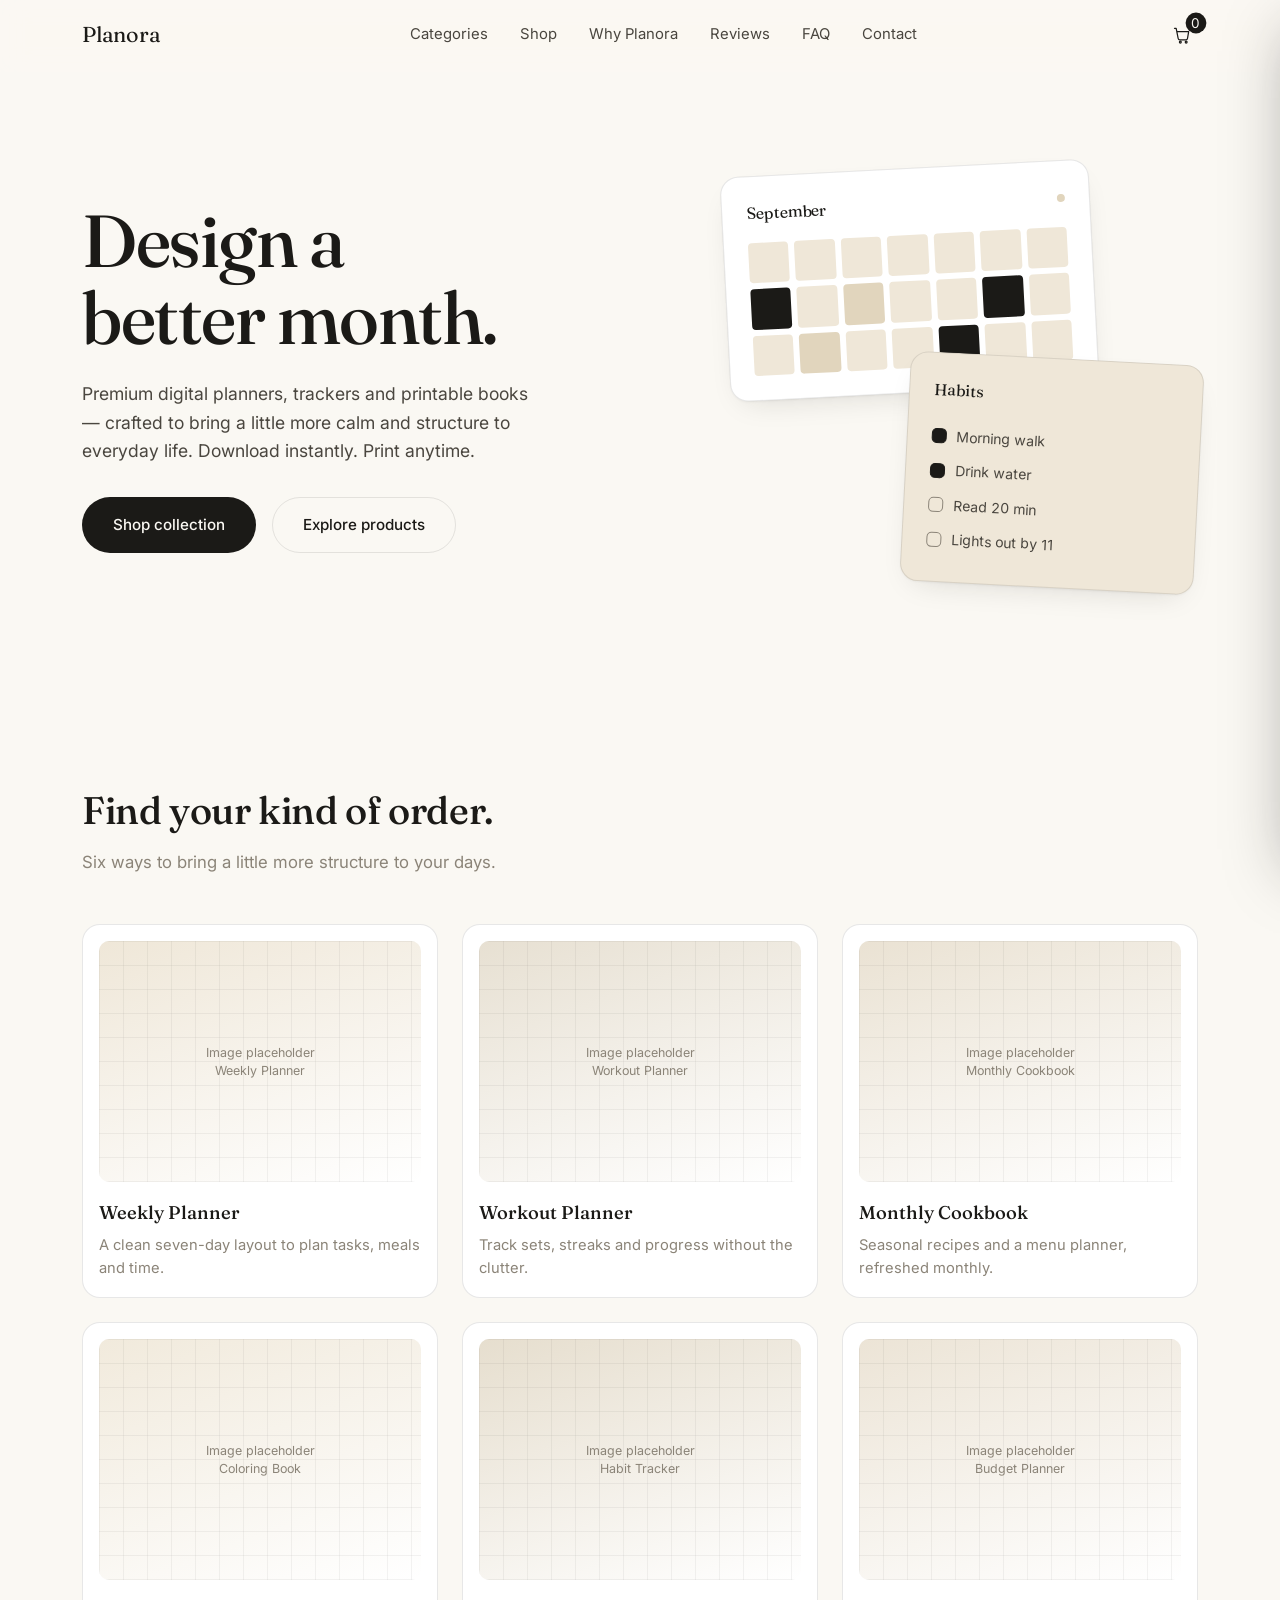
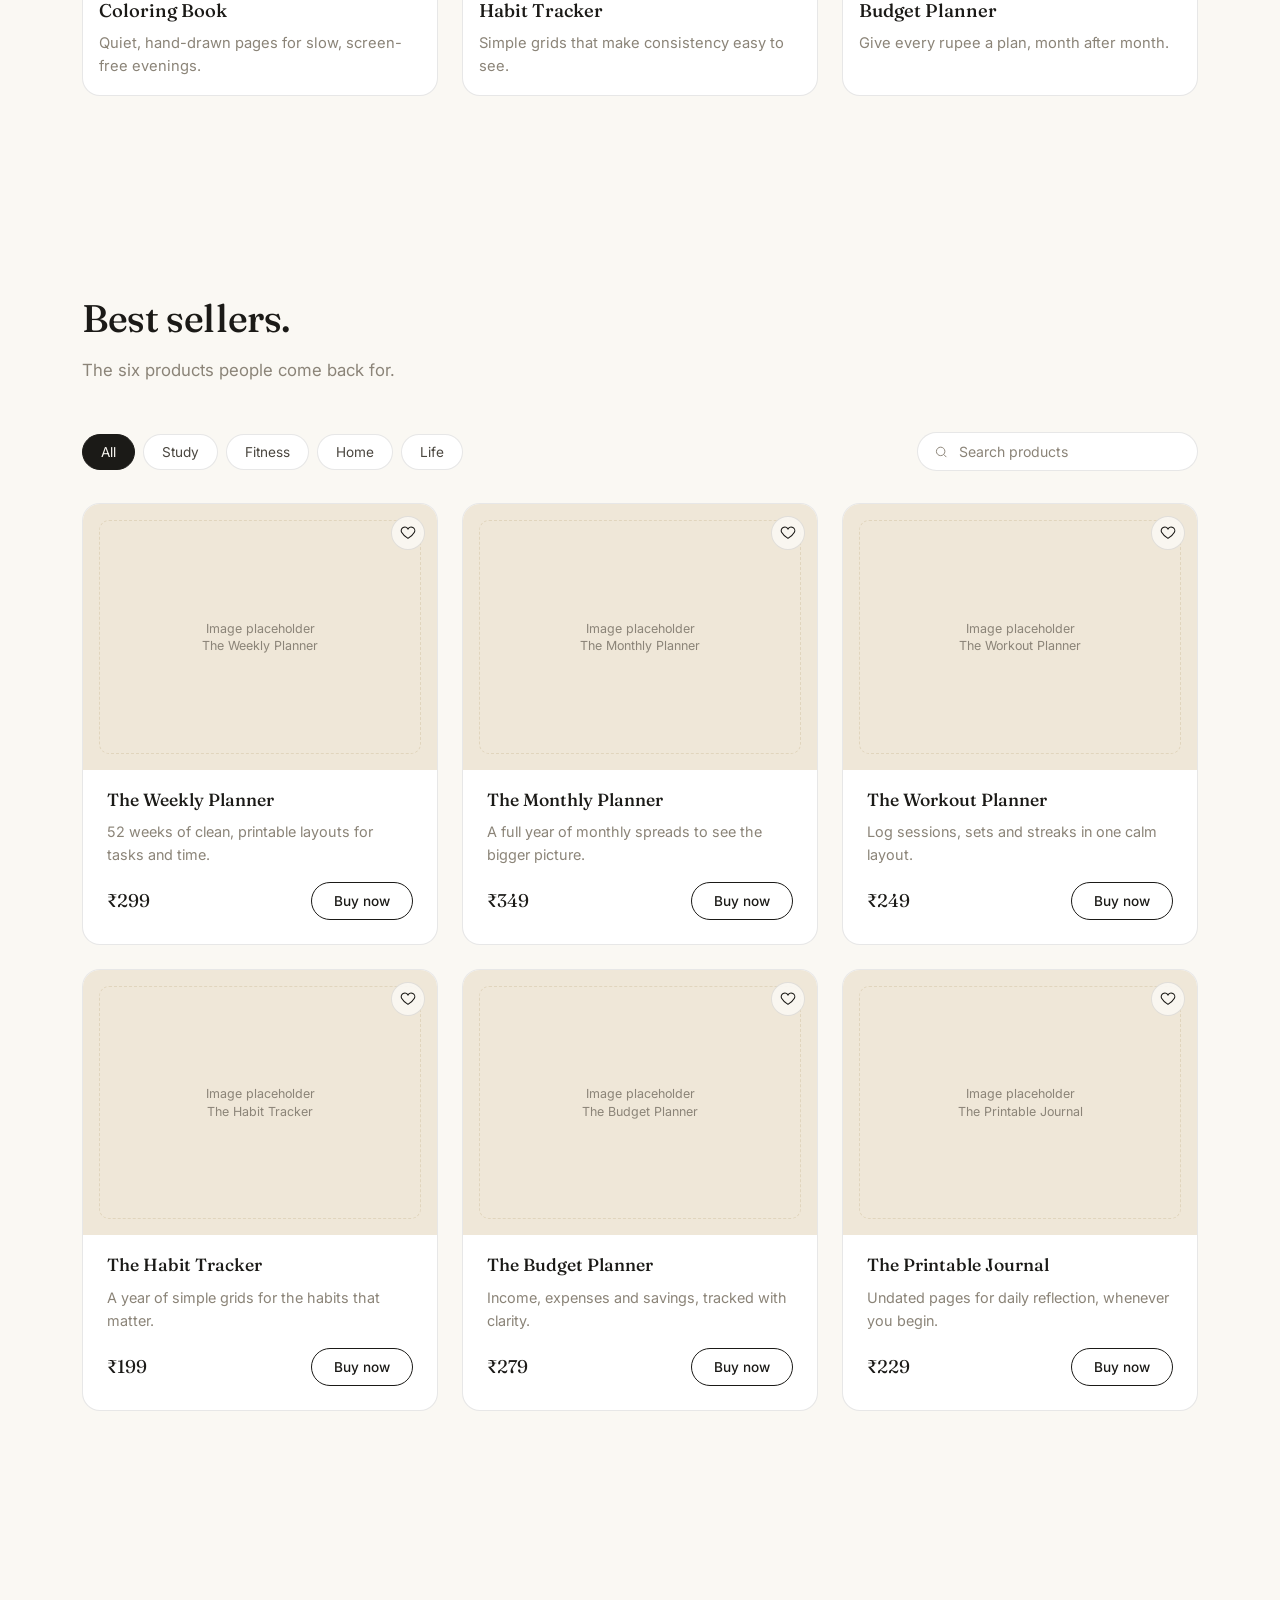
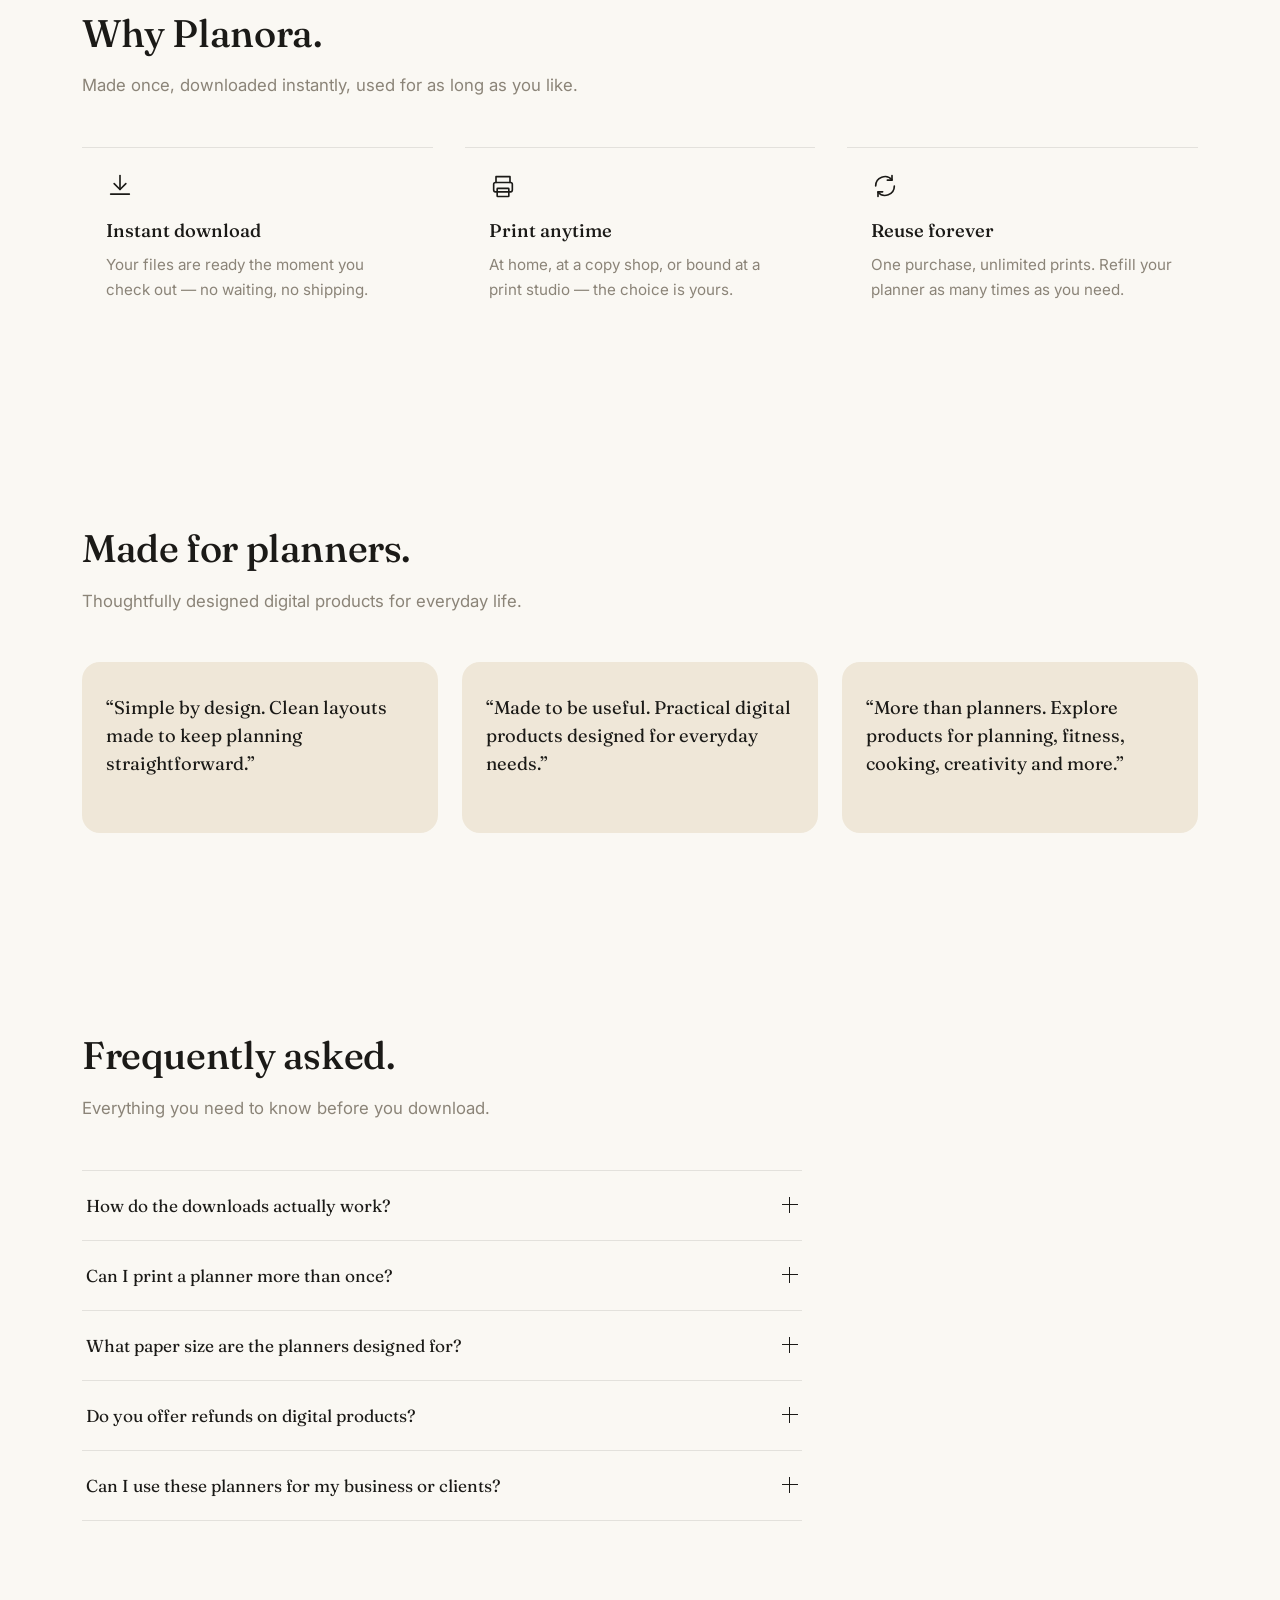
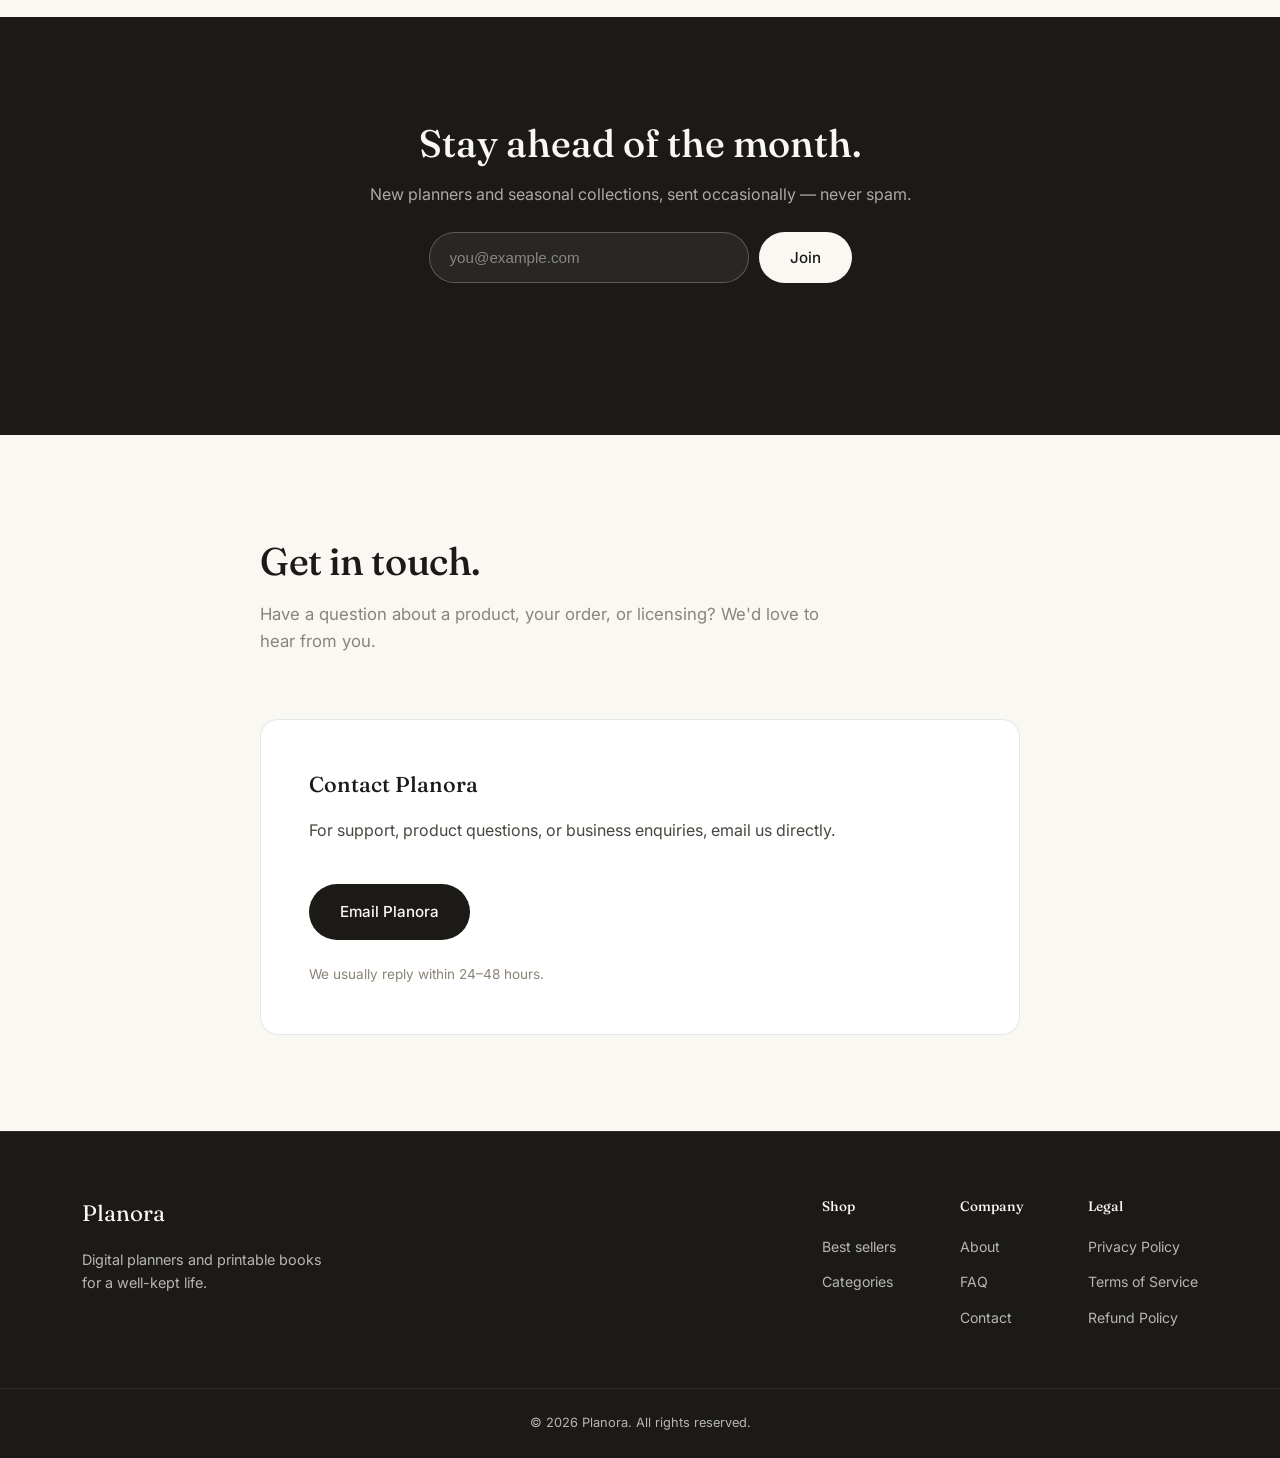
==== commit e9788cab: "Update index.html" ====
--- a/index.html
+++ b/index.html
@@ -336,31 +336,29 @@
     </section>
 
     <!-- ============ TESTIMONIALS ============ -->
-    <section class="testimonials" id="reviews">
-      <div class="section-head reveal">
-        <h2>Loved by planners.</h2>
-        <p>A few words from people who print with Planora.</p>
-      </div>
-
-      <div class="testimonial-grid">
-
-        <blockquote class="testimonial-card reveal">
-          <p>“The weekly planner is the first system I've actually stuck with. It doesn't feel like an app — it feels like mine.”</p>
-          <footer><span class="t-name">Aditi R.</span><span class="t-role">Bengaluru</span></footer>
-        </blockquote>
-
-        <blockquote class="testimonial-card reveal">
-          <p>“Beautifully designed and genuinely useful. I print a fresh habit tracker every month and it never feels repetitive.”</p>
-          <footer><span class="t-name">Karan M.</span><span class="t-role">Mumbai</span></footer>
-        </blockquote>
-
-        <blockquote class="testimonial-card reveal">
-          <p>“The cookbook alone was worth it. Simple layouts, lovely typography, and recipes I actually cook.”</p>
-          <footer><span class="t-name">Sneha P.</span><span class="t-role">Chennai</span></footer>
-        </blockquote>
-
-      </div>
-    </section>
+    <!-- ============ TESTIMONIALS ============ -->
+<section class="testimonials" id="reviews">
+  <div class="section-head reveal">
+    <h2>Made for planners.</h2>
+    <p>Thoughtfully designed digital products for everyday life.</p>
+  </div>
+
+  <div class="testimonial-grid">
+
+    <div class="testimonial-card reveal">
+      <p>“Simple by design. Clean layouts made to keep planning straightforward.”</p>
+    </div>
+
+    <div class="testimonial-card reveal">
+      <p>“Made to be useful. Practical digital products designed for everyday needs.”</p>
+    </div>
+
+    <div class="testimonial-card reveal">
+      <p>“More than planners. Explore products for planning, fitness, cooking, creativity and more.”</p>
+    </div>
+
+  </div>
+</section>
 
     <!-- ============ FAQ ============ -->
     <section class="faq" id="faq">
--- a/style.css
+++ b/style.css
@@ -1287,3 +1287,46 @@
   .shop-controls { flex-direction: column; align-items: stretch; }
   .search-wrap { min-width: 0; }
 }
+
+/* ---------- Contact section ---------- */
+.contact {
+  padding-top: var(--space-7);
+  padding-bottom: var(--space-7);
+}
+
+.contact-inner {
+  max-width: 760px;
+  margin: 0 auto;
+}
+
+.contact .section-head {
+  margin-bottom: var(--space-6);
+}
+
+.contact-card {
+  background: var(--white);
+  border: 1px solid var(--line);
+  border-radius: var(--radius-md);
+  padding: var(--space-5);
+}
+
+.contact-card h3 {
+  font-size: 1.35rem;
+  margin-bottom: var(--space-2);
+}
+
+.contact-card p {
+  color: var(--ink-soft);
+  margin-bottom: var(--space-4);
+}
+
+.contact-card .btn {
+  margin-top: var(--space-1);
+}
+
+.contact-note {
+  color: var(--stone) !important;
+  font-size: 0.85rem;
+  margin-top: var(--space-3) !important;
+  margin-bottom: 0 !important;
+}
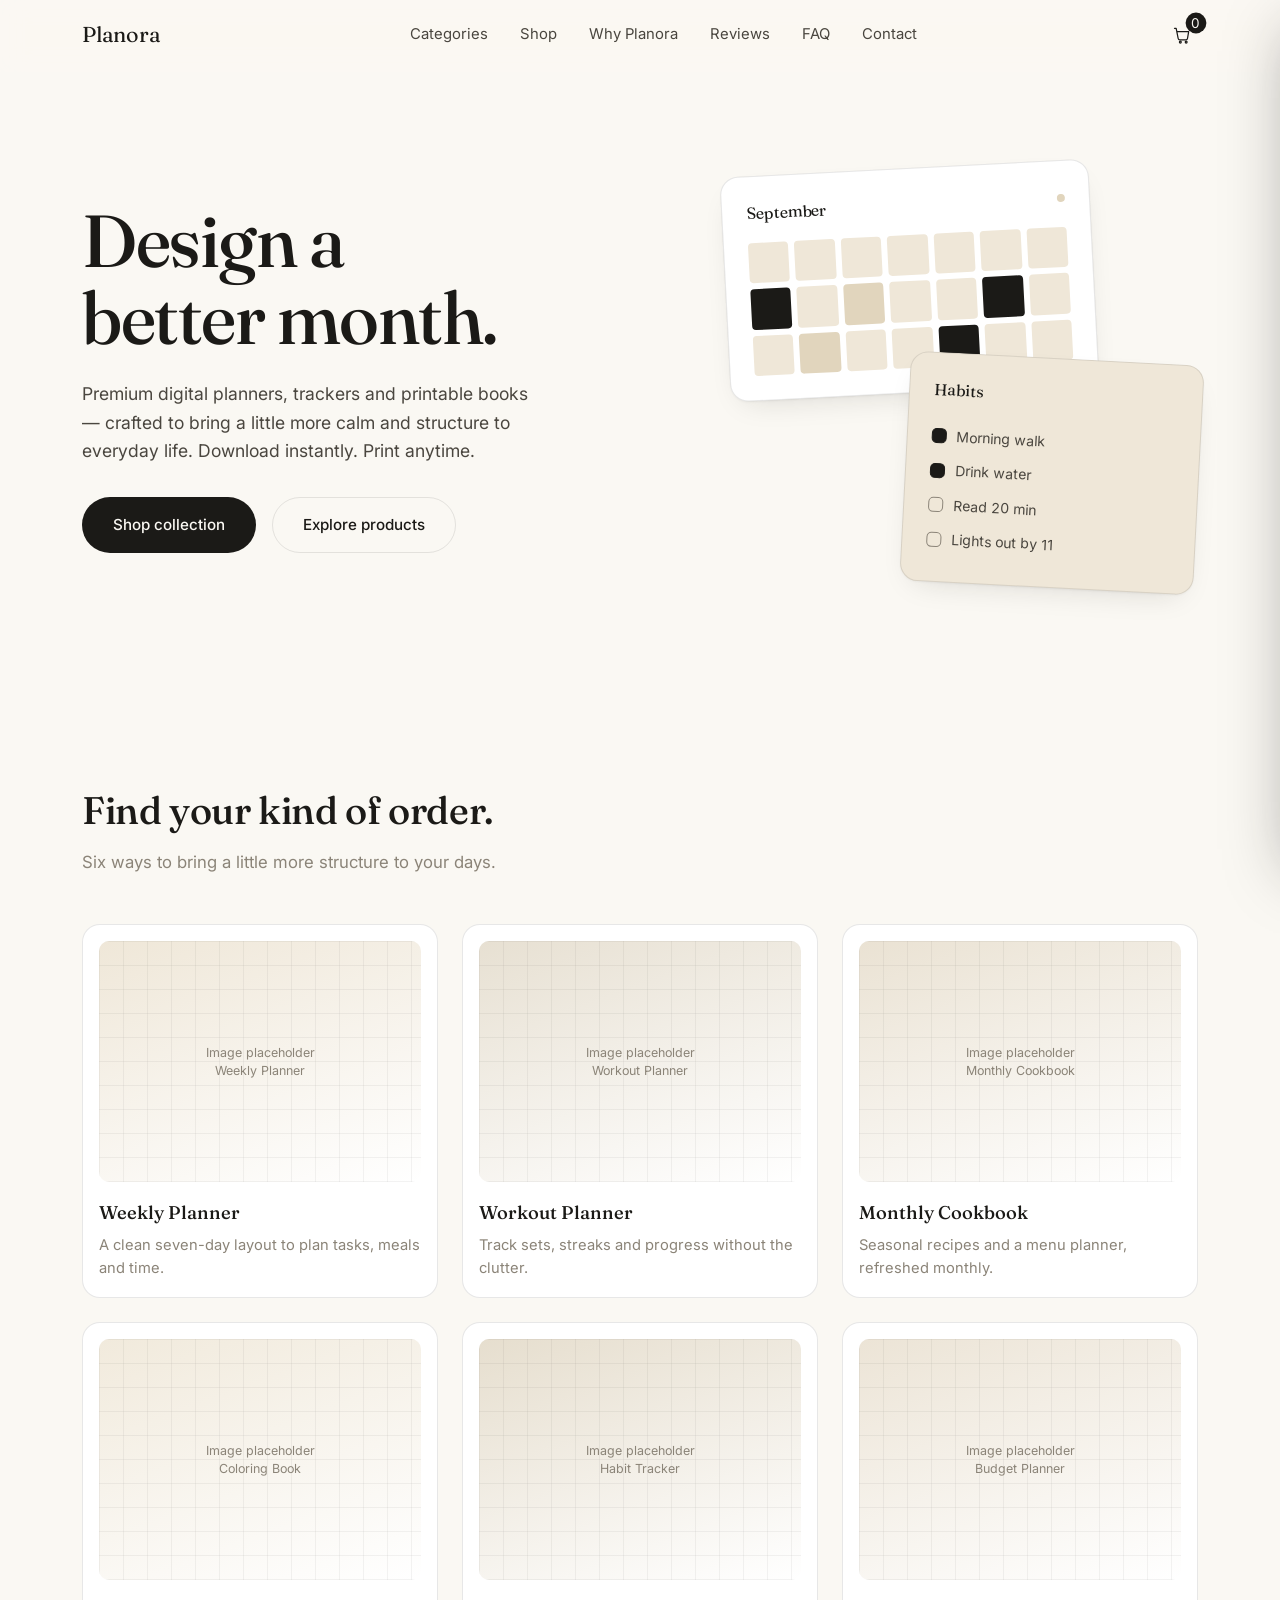
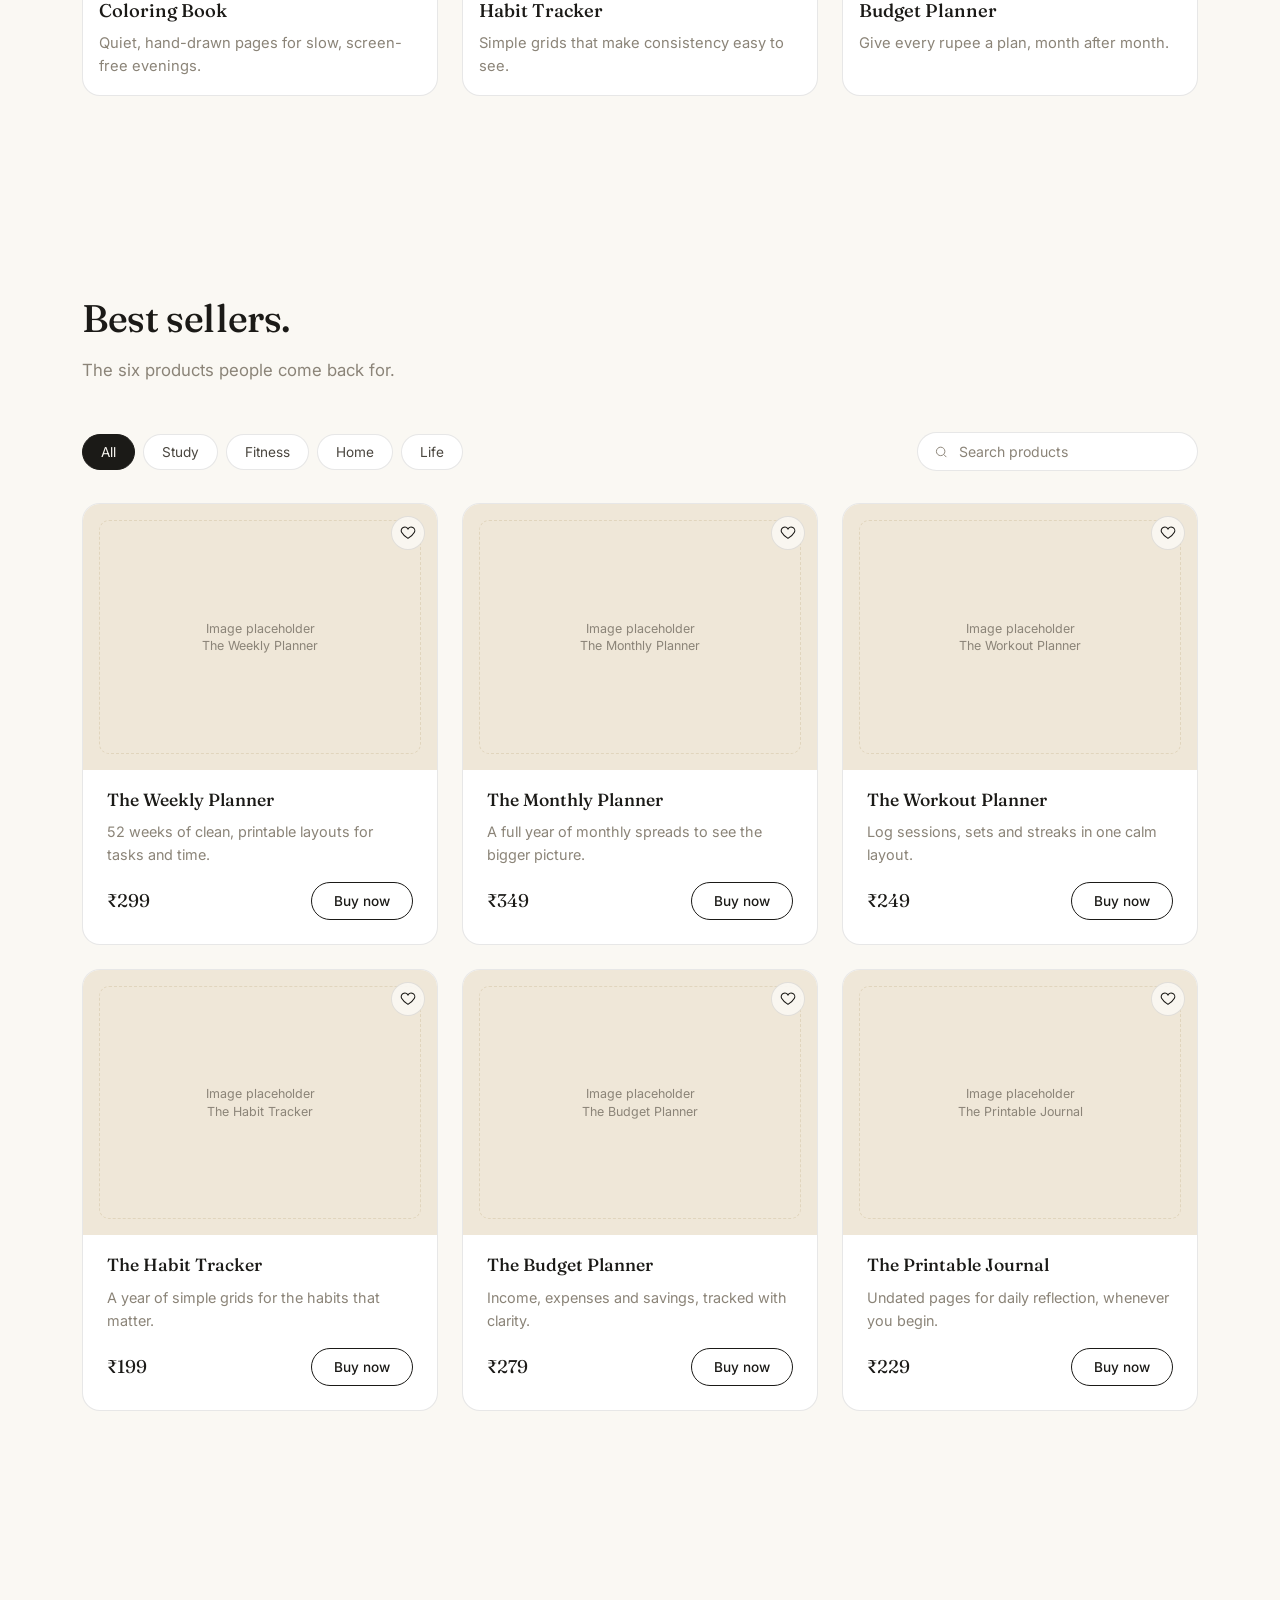
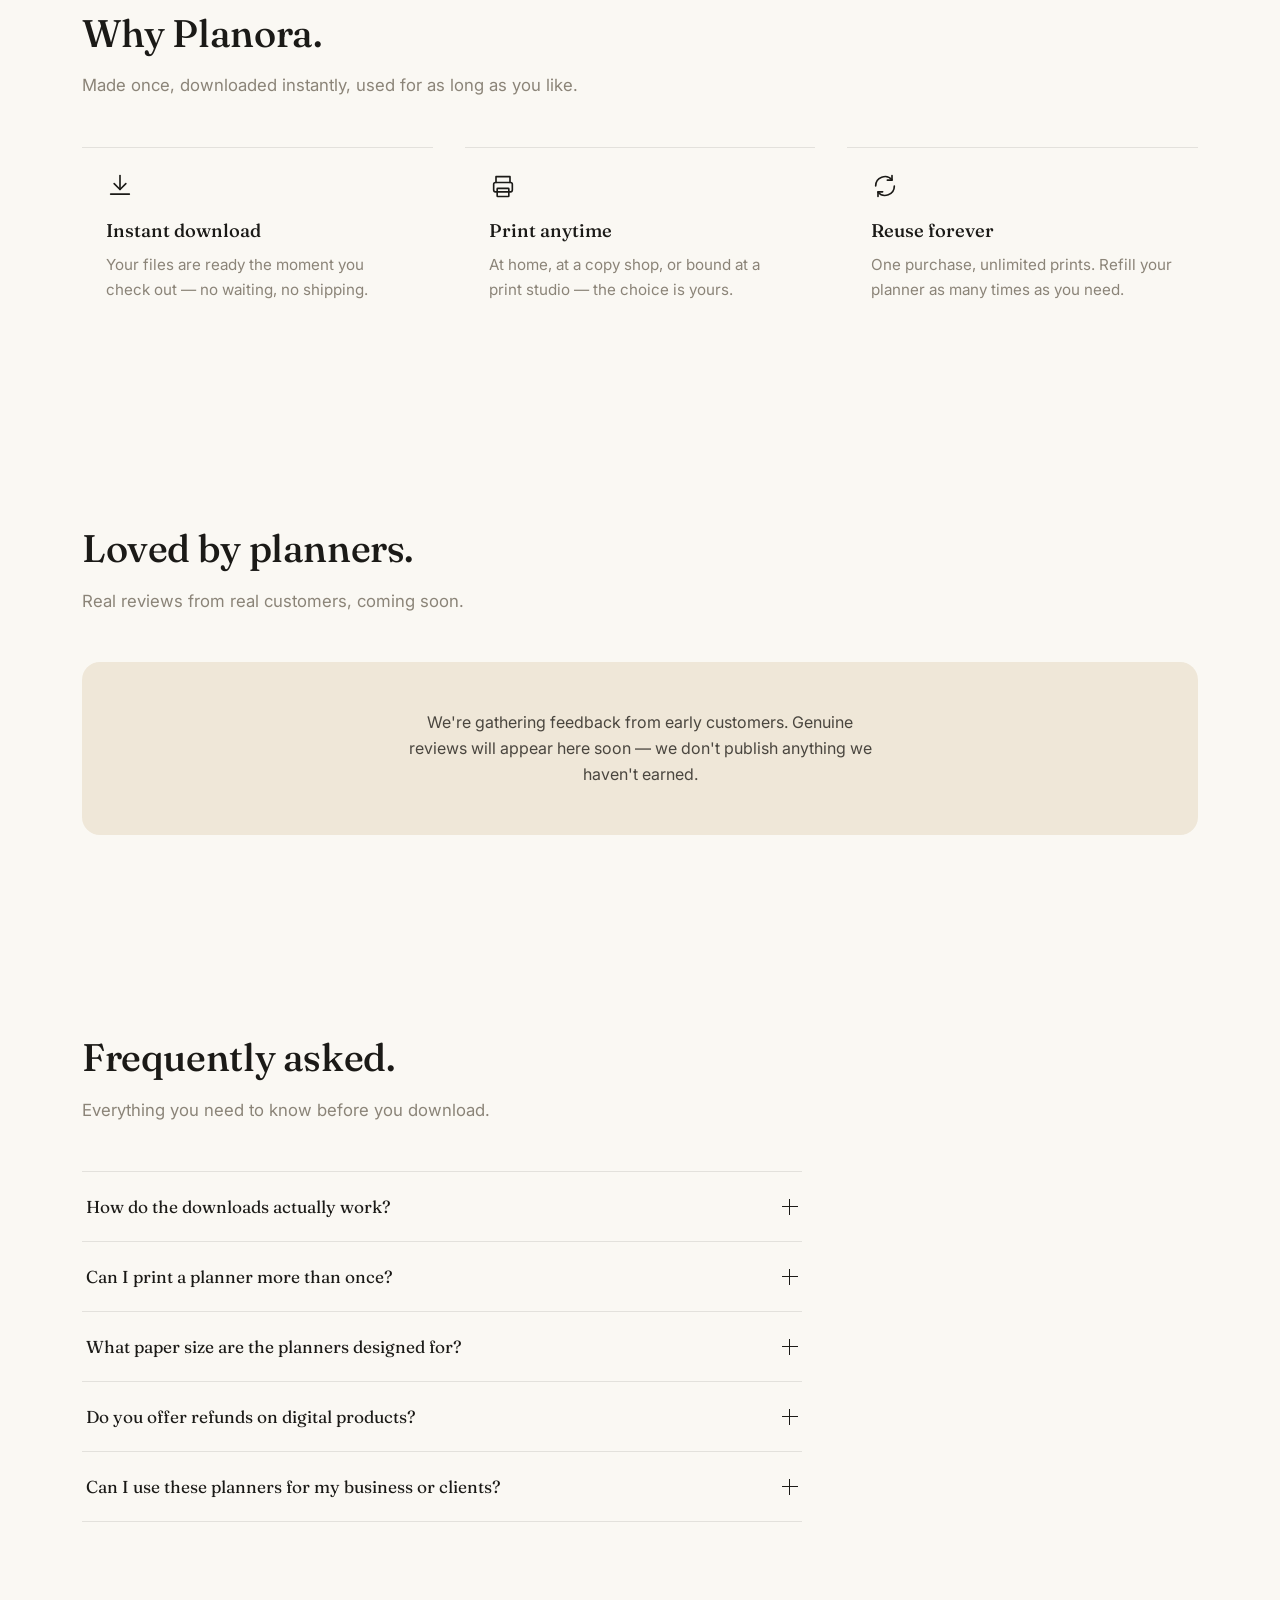
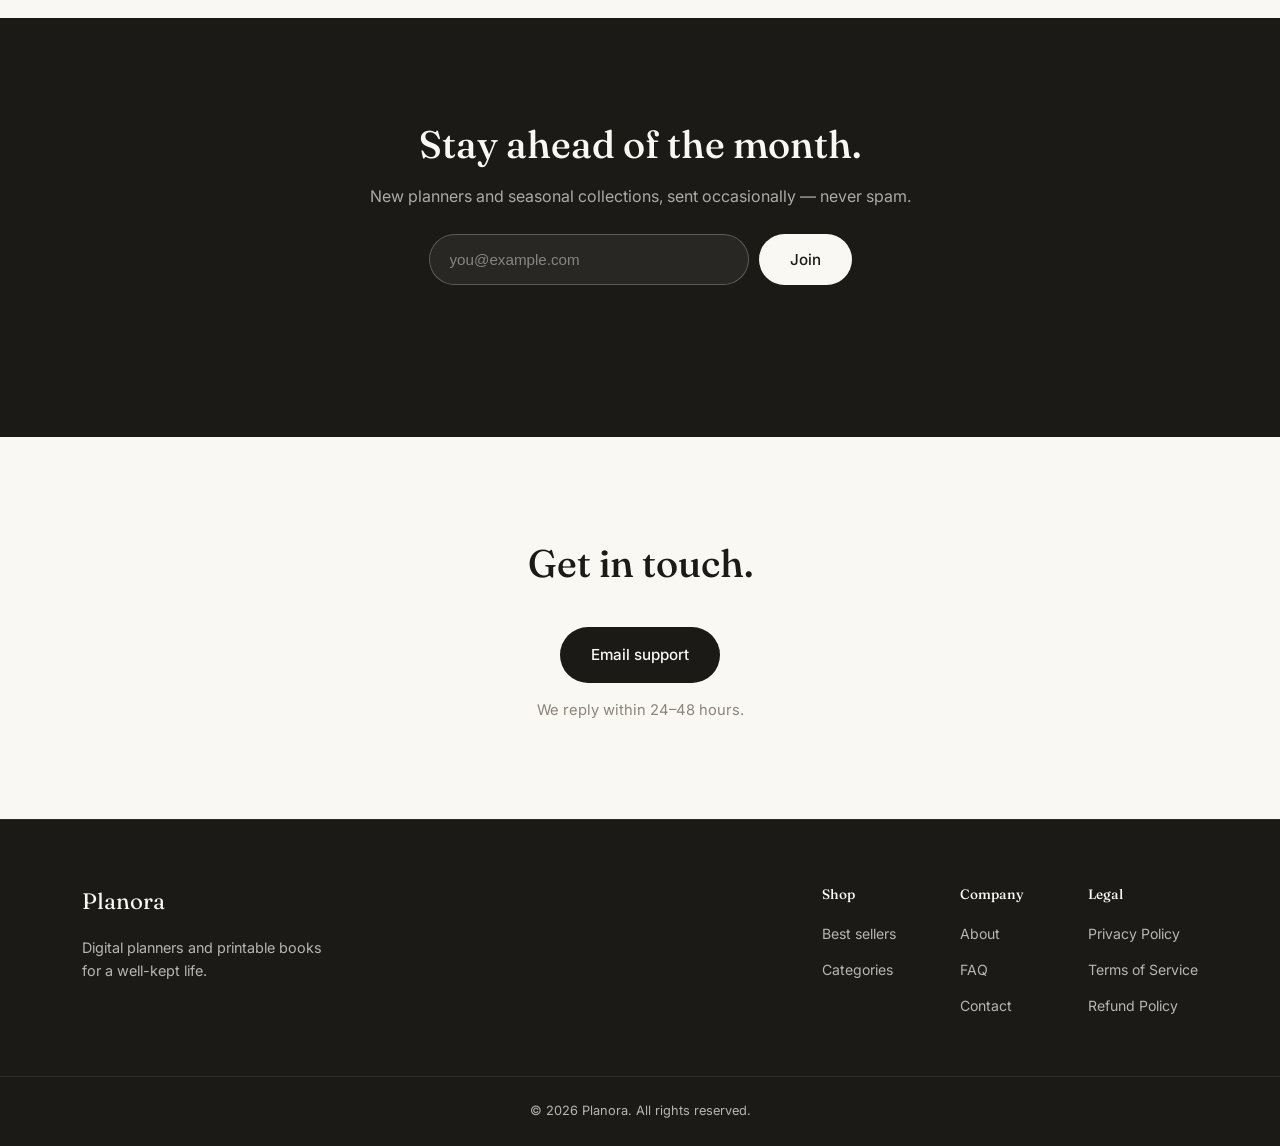
==== commit c6f6877f: "Add files via upload" ====
--- a/index.html
+++ b/index.html
@@ -335,30 +335,23 @@
       </div>
     </section>
 
-    <!-- ============ TESTIMONIALS ============ -->
-    <!-- ============ TESTIMONIALS ============ -->
-<section class="testimonials" id="reviews">
-  <div class="section-head reveal">
-    <h2>Made for planners.</h2>
-    <p>Thoughtfully designed digital products for everyday life.</p>
-  </div>
-
-  <div class="testimonial-grid">
-
-    <div class="testimonial-card reveal">
-      <p>“Simple by design. Clean layouts made to keep planning straightforward.”</p>
-    </div>
-
-    <div class="testimonial-card reveal">
-      <p>“Made to be useful. Practical digital products designed for everyday needs.”</p>
-    </div>
-
-    <div class="testimonial-card reveal">
-      <p>“More than planners. Explore products for planning, fitness, cooking, creativity and more.”</p>
-    </div>
-
-  </div>
-</section>
+    <!-- ============ REVIEWS ============ -->
+    <!-- Placeholder only — no invented testimonials. Replace the
+         single .testimonial-placeholder card below with real
+         .testimonial-card entries (see privacy-policy.html-era
+         markup in version history) once genuine reviews are in. -->
+    <section class="testimonials" id="reviews">
+      <div class="section-head reveal">
+        <h2>Loved by planners.</h2>
+        <p>Real reviews from real customers, coming soon.</p>
+      </div>
+
+      <div class="testimonial-grid">
+        <div class="testimonial-placeholder reveal">
+          <p>We're gathering feedback from early customers. Genuine reviews will appear here soon — we don't publish anything we haven't earned.</p>
+        </div>
+      </div>
+    </section>
 
     <!-- ============ FAQ ============ -->
     <section class="faq" id="faq">
@@ -441,26 +434,16 @@
         <p class="form-message" id="formMessage" role="status" aria-live="polite"></p>
       </div>
     </section>
-<!-- ============ CONTACT ============ -->
-<section class="contact" id="contact">
-  <div class="contact-inner">
-    <div class="section-head">
-      <h2>Get in touch.</h2>
-      <p>Have a question about a product, your order, or licensing? We'd love to hear from you.</p>
-    </div>
-
-    <div class="contact-card">
-      <h3>Contact Planora</h3>
-      <p>For support, product questions, or business enquiries, email us directly.</p>
-
-      <a href="mailto:planorastudio@gmail.com" class="btn btn-primary">
-        Email Planora
-      </a>
-
-      <p class="contact-note">We usually reply within 24–48 hours.</p>
-    </div>
-  </div>
-</section>
+
+    <!-- ============ CONTACT ============ -->
+    <section class="contact" id="contact">
+      <div class="contact-inner reveal">
+        <h2>Get in touch.</h2>
+        <a class="btn btn-primary contact-email-btn" href="mailto:hello@planora.co">Email support</a>
+        <p class="contact-note">We reply within 24–48 hours.</p>
+      </div>
+    </section>
+
   </main>
 
   <!-- ============ FOOTER ============ -->
--- a/style.css
+++ b/style.css
@@ -495,6 +495,23 @@
 .t-name { font-weight: 500; color: var(--ink); }
 .t-role { color: var(--stone); }
 
+/* Honest placeholder shown until real reviews are collected —
+   spans the grid so it doesn't look like an empty slot. */
+.testimonial-placeholder {
+  grid-column: 1 / -1;
+  background: var(--sand);
+  border-radius: var(--radius-md);
+  padding: var(--space-5) var(--space-4);
+  text-align: center;
+}
+.testimonial-placeholder p {
+  max-width: 480px;
+  margin: 0 auto;
+  color: var(--ink-soft);
+  font-size: 1rem;
+  line-height: 1.6;
+}
+
 /* ---------- 11. Newsletter ---------- */
 .newsletter {
   max-width: none;
@@ -547,6 +564,25 @@
   color: rgba(250,248,243,0.85);
 }
 .form-message.error { color: #e8a19a; }
+
+/* ---------- 11.5 Contact ---------- */
+.contact-inner {
+  max-width: 480px;
+  margin: 0 auto;
+  text-align: center;
+}
+.contact-inner h2 {
+  font-size: clamp(1.8rem, 3vw, 2.4rem);
+  margin-bottom: var(--space-4);
+}
+.contact-email-btn {
+  display: inline-flex;
+}
+.contact-note {
+  margin-top: var(--space-2);
+  color: var(--stone);
+  font-size: 0.92rem;
+}
 
 /* ---------- 12. Footer ---------- */
 .site-footer {
@@ -1287,46 +1323,3 @@
   .shop-controls { flex-direction: column; align-items: stretch; }
   .search-wrap { min-width: 0; }
 }
-
-/* ---------- Contact section ---------- */
-.contact {
-  padding-top: var(--space-7);
-  padding-bottom: var(--space-7);
-}
-
-.contact-inner {
-  max-width: 760px;
-  margin: 0 auto;
-}
-
-.contact .section-head {
-  margin-bottom: var(--space-6);
-}
-
-.contact-card {
-  background: var(--white);
-  border: 1px solid var(--line);
-  border-radius: var(--radius-md);
-  padding: var(--space-5);
-}
-
-.contact-card h3 {
-  font-size: 1.35rem;
-  margin-bottom: var(--space-2);
-}
-
-.contact-card p {
-  color: var(--ink-soft);
-  margin-bottom: var(--space-4);
-}
-
-.contact-card .btn {
-  margin-top: var(--space-1);
-}
-
-.contact-note {
-  color: var(--stone) !important;
-  font-size: 0.85rem;
-  margin-top: var(--space-3) !important;
-  margin-bottom: 0 !important;
-}
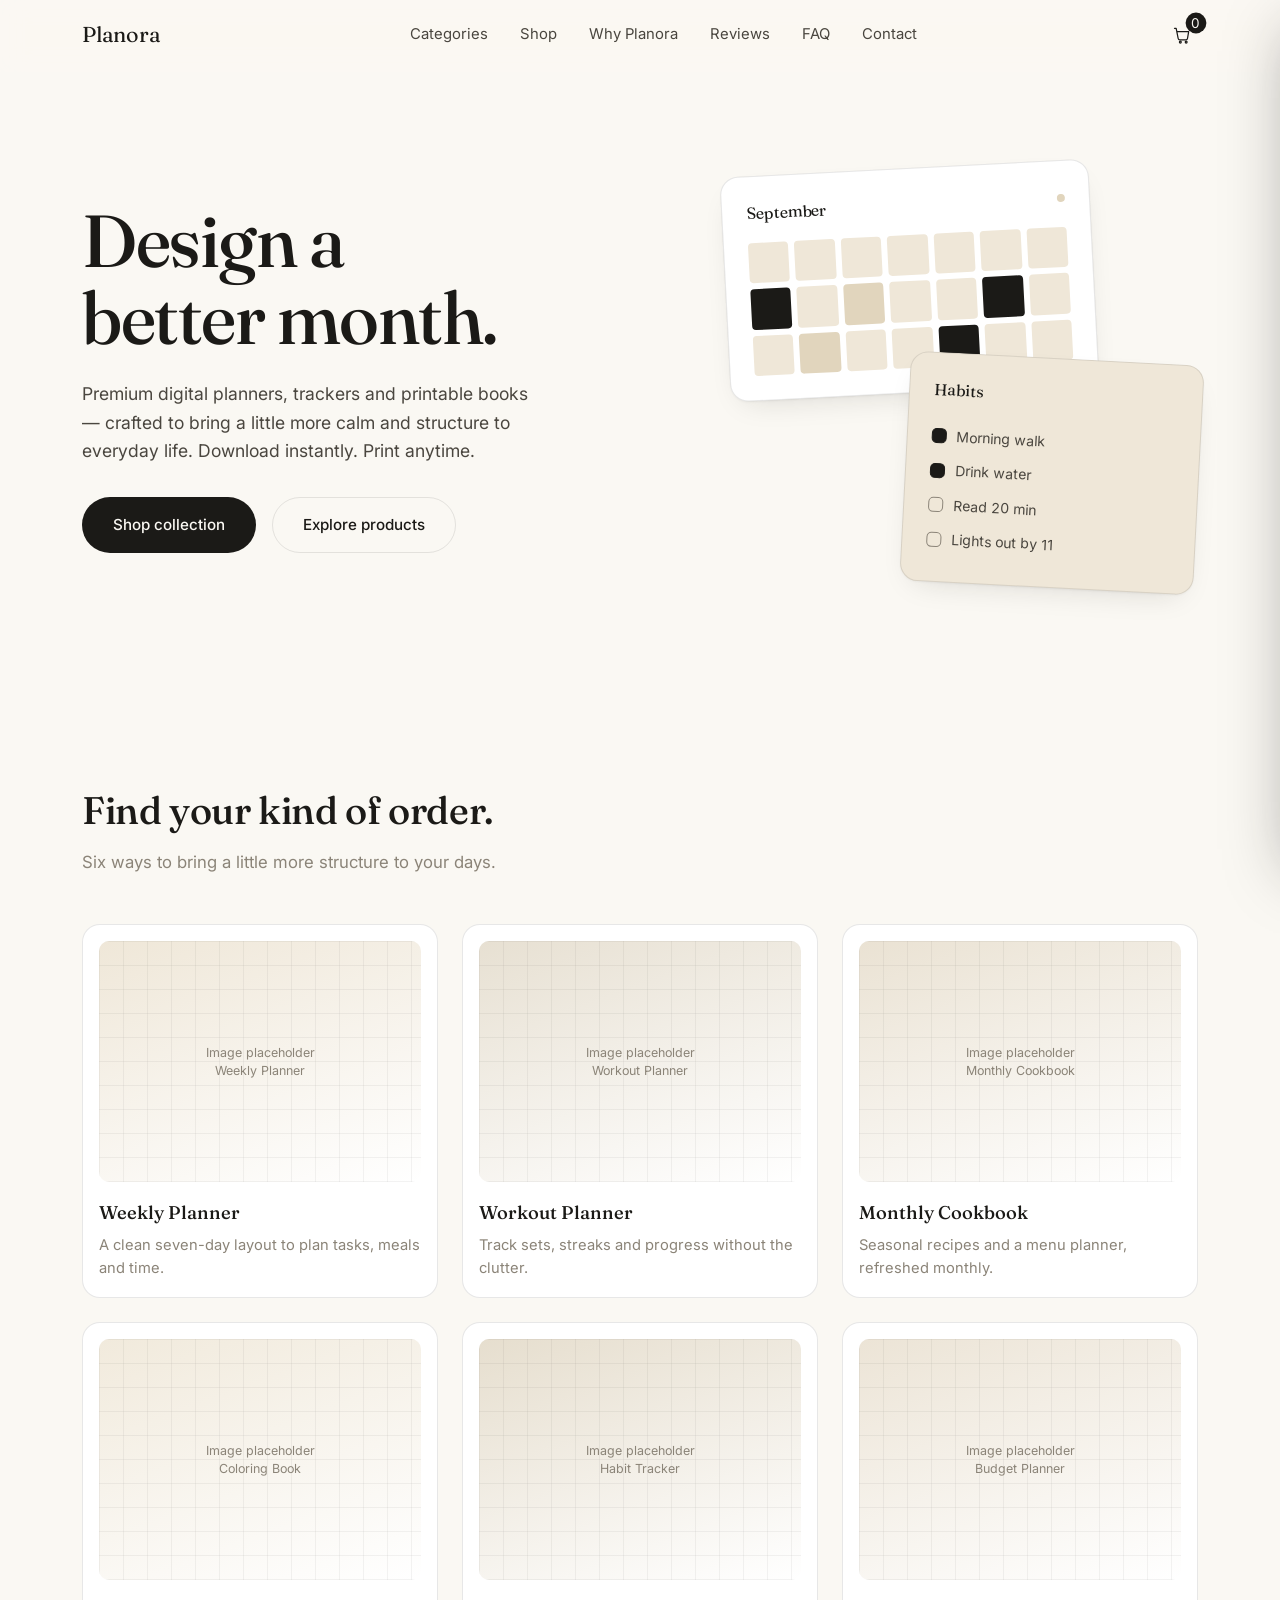
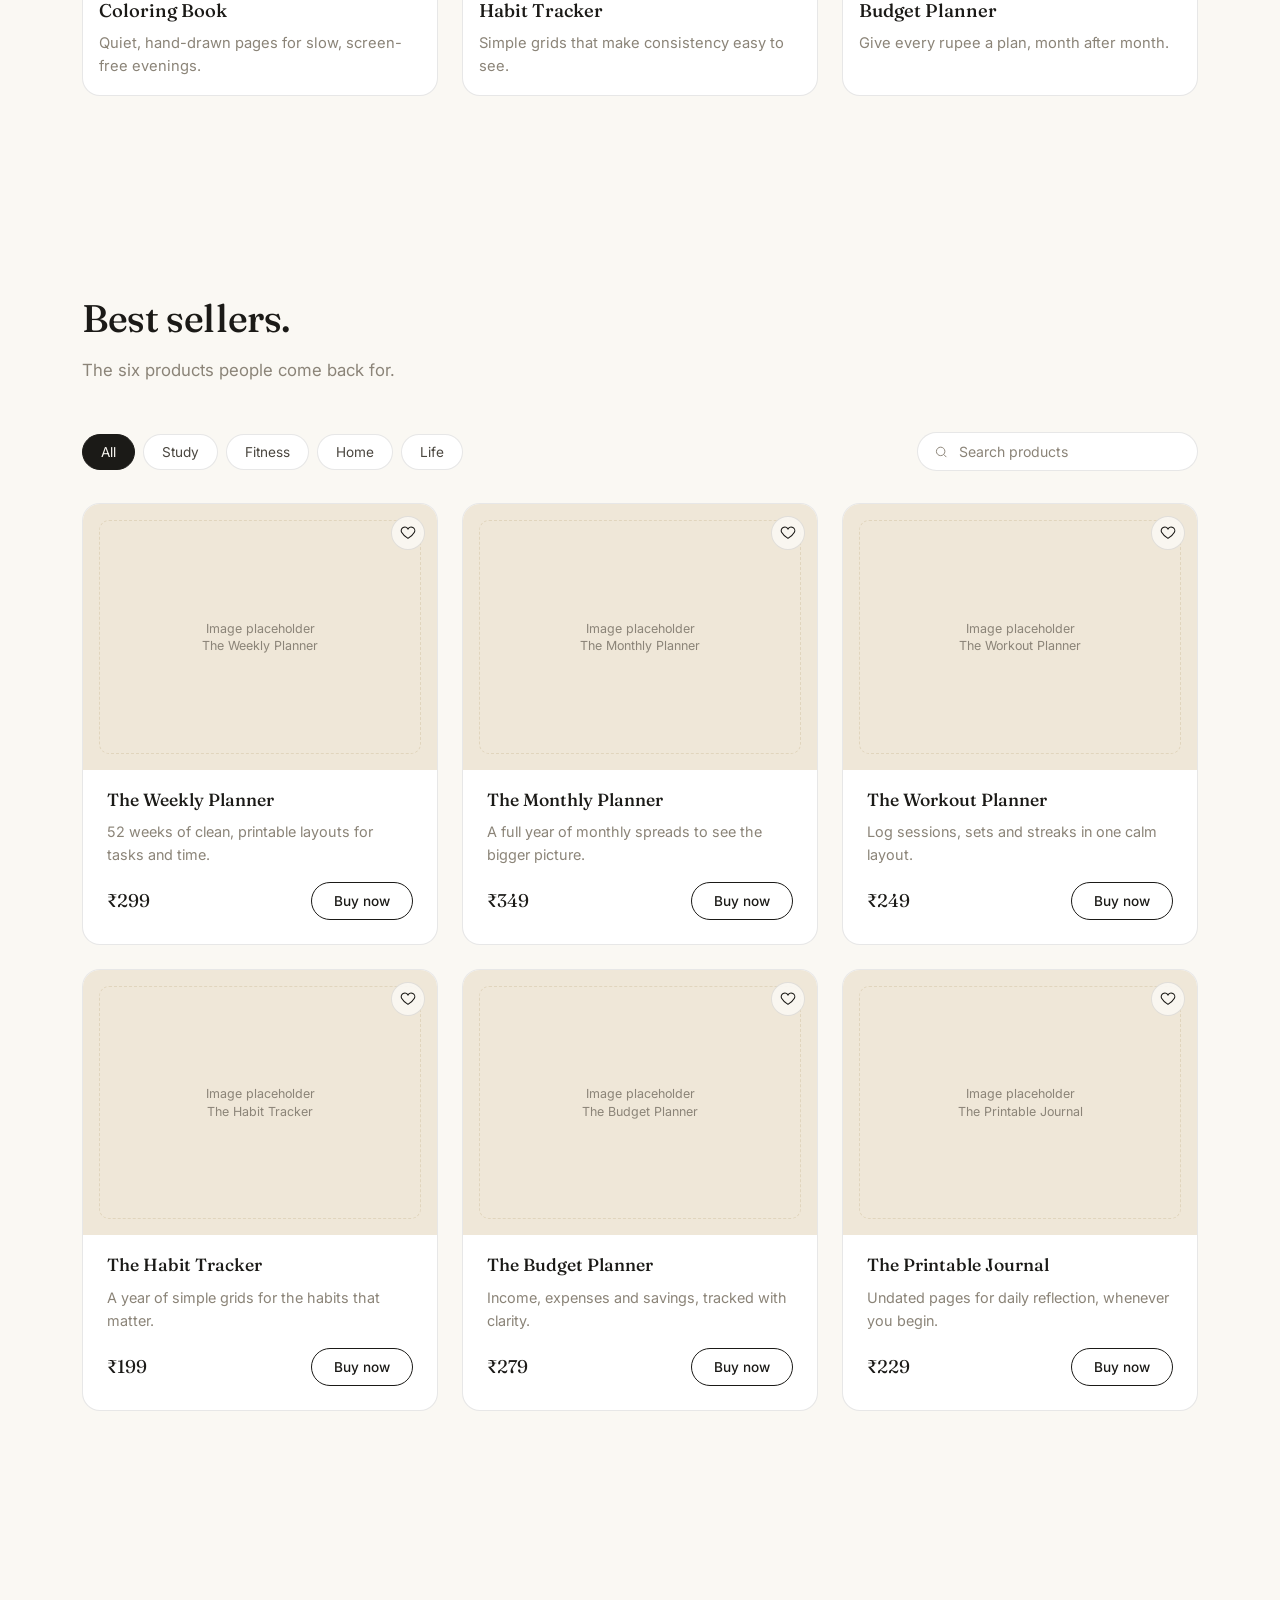
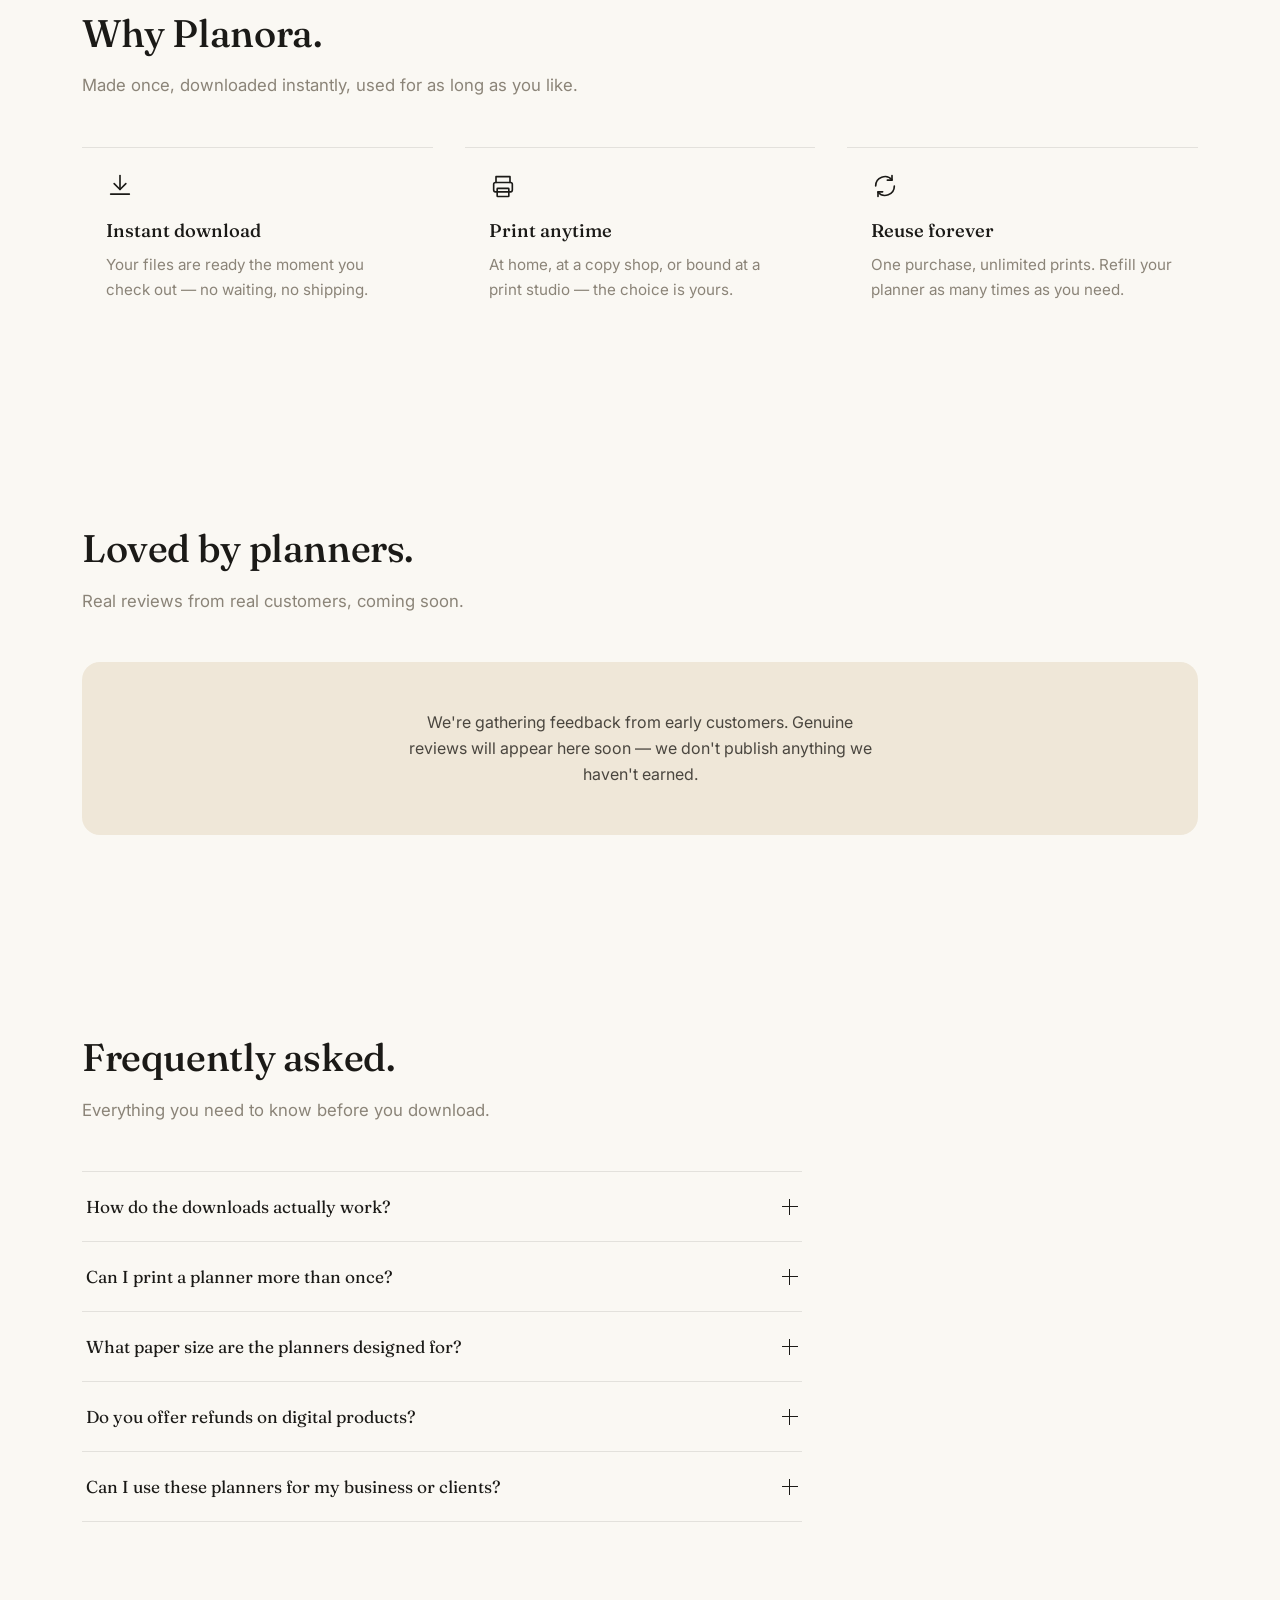
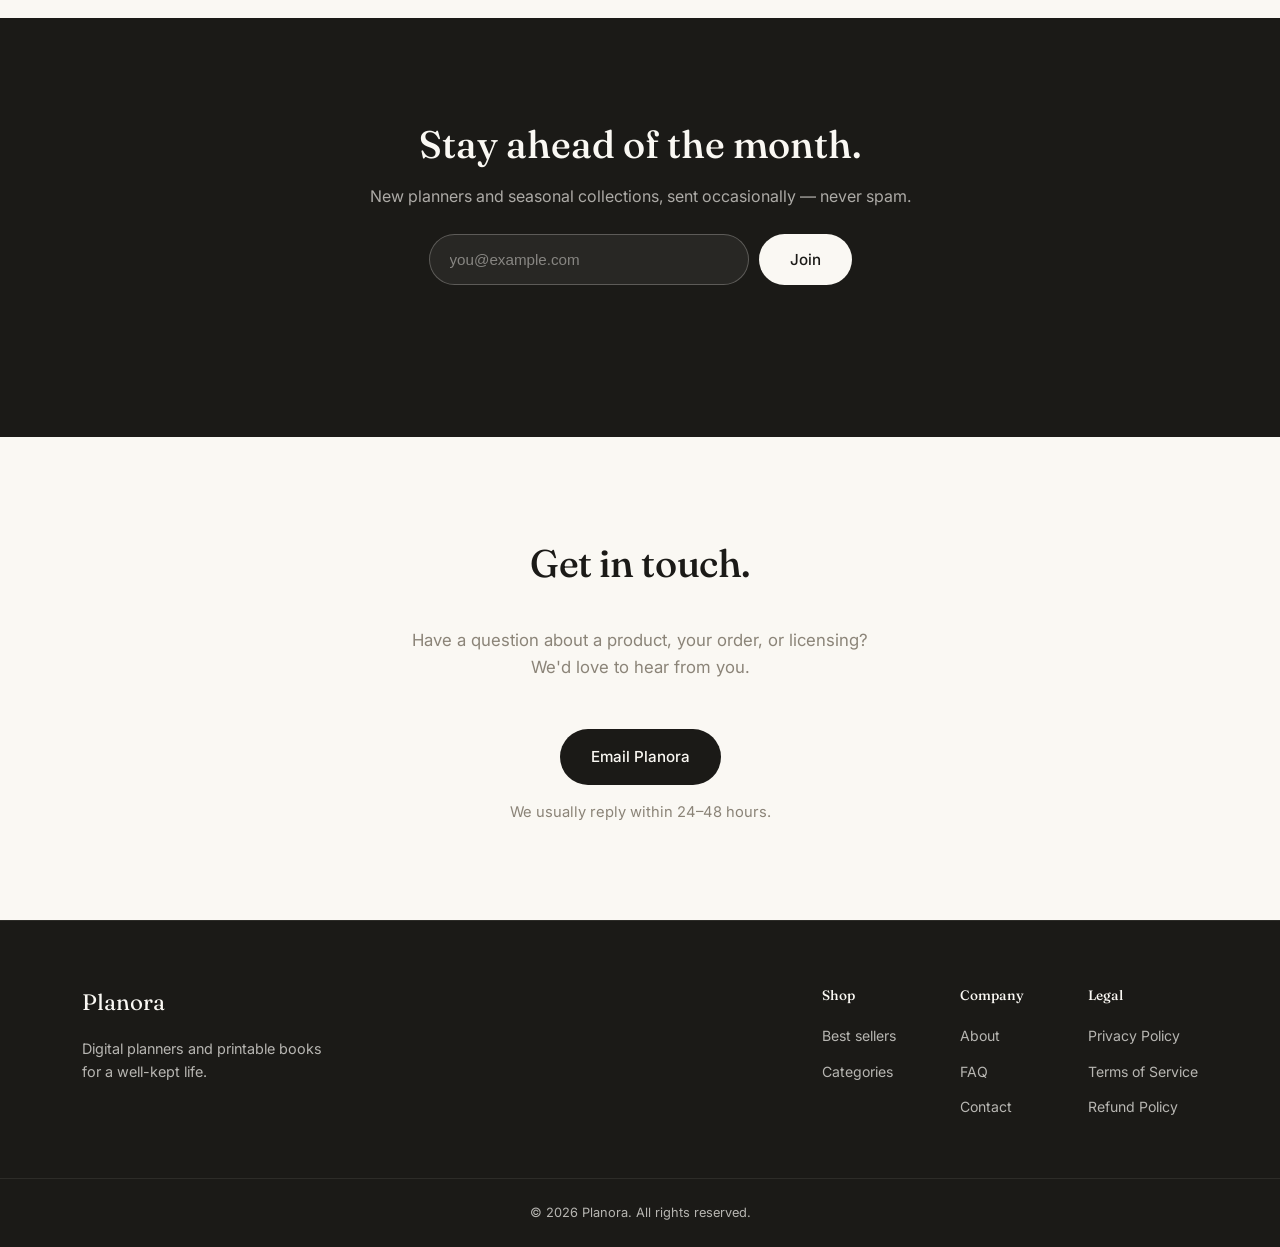
==== commit 998d418e: "Update index.html" ====
--- a/index.html
+++ b/index.html
@@ -435,17 +435,30 @@
       </div>
     </section>
 
-    <!-- ============ CONTACT ============ -->
-    <section class="contact" id="contact">
-      <div class="contact-inner reveal">
-        <h2>Get in touch.</h2>
-        <a class="btn btn-primary contact-email-btn" href="mailto:hello@planora.co">Email support</a>
-        <p class="contact-note">We reply within 24–48 hours.</p>
-      </div>
-    </section>
-
-  </main>
-
+   <!-- ============ CONTACT ============ -->
+<section class="contact" id="contact">
+  <div class="contact-inner">
+
+    <div class="section-head">
+      <h2>Get in touch.</h2>
+      <p>
+        Have a question about a product, your order,
+        or licensing? We'd love to hear from you.
+      </p>
+    </div>
+
+    <a href="mailto:planorastudio@gmail.com"
+       class="btn btn-primary contact-email-btn">
+      Email Planora
+    </a>
+
+    <p class="contact-note">
+      We usually reply within 24–48 hours.
+    </p>
+
+  </div>
+</section>
+    
   <!-- ============ FOOTER ============ -->
   <footer class="site-footer">
     <div class="footer-inner">
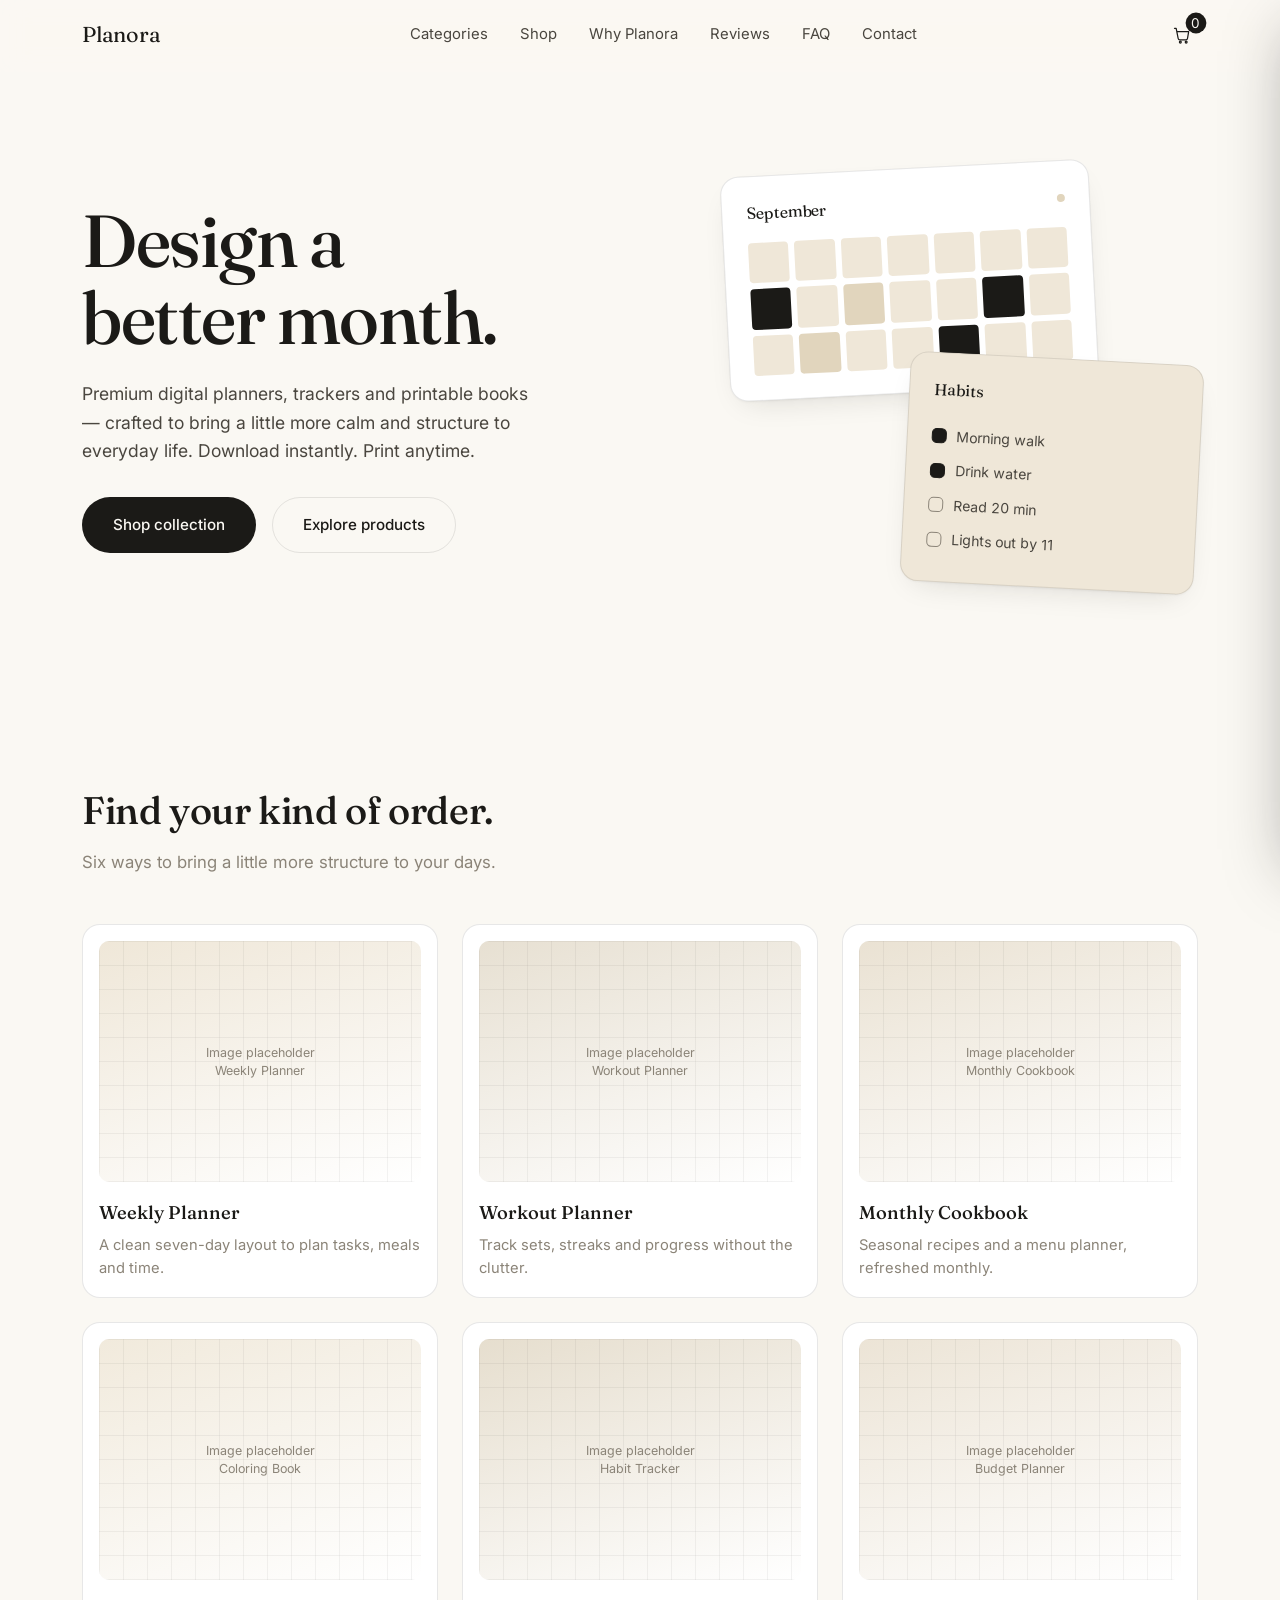
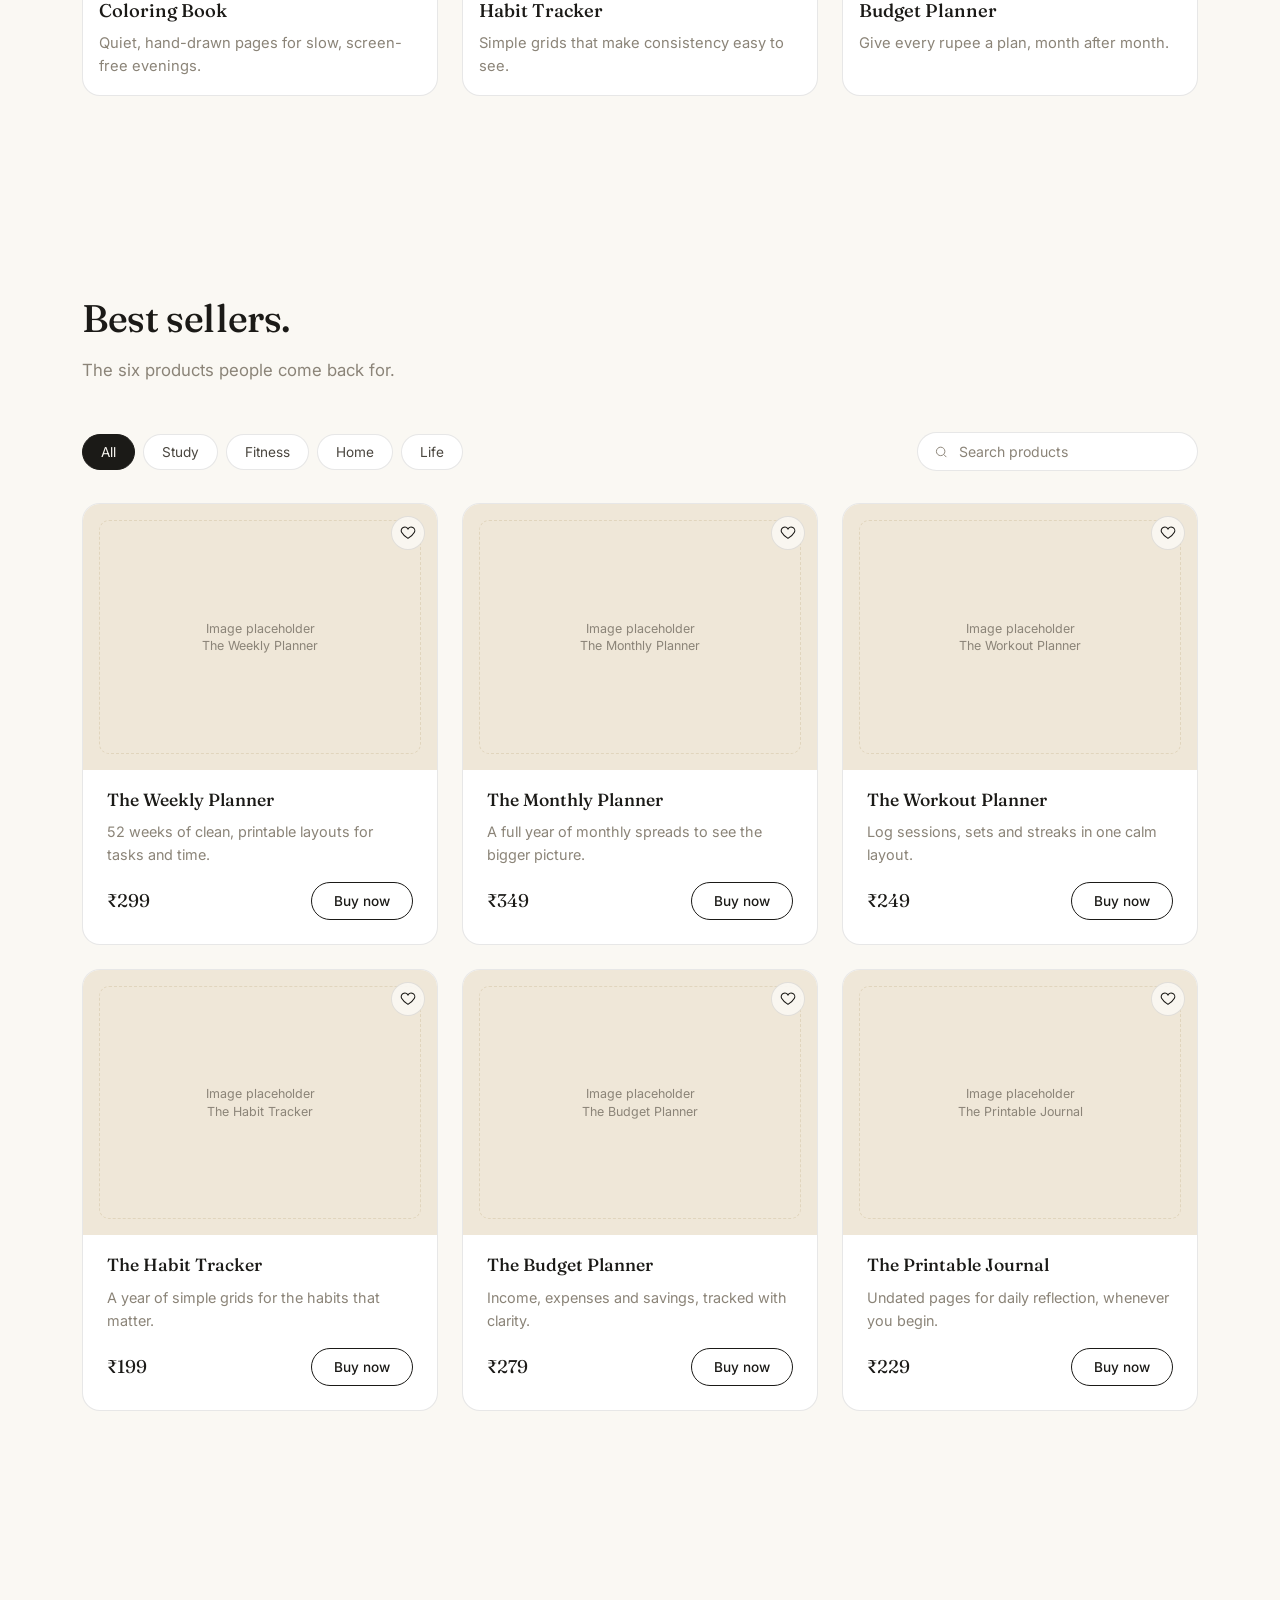
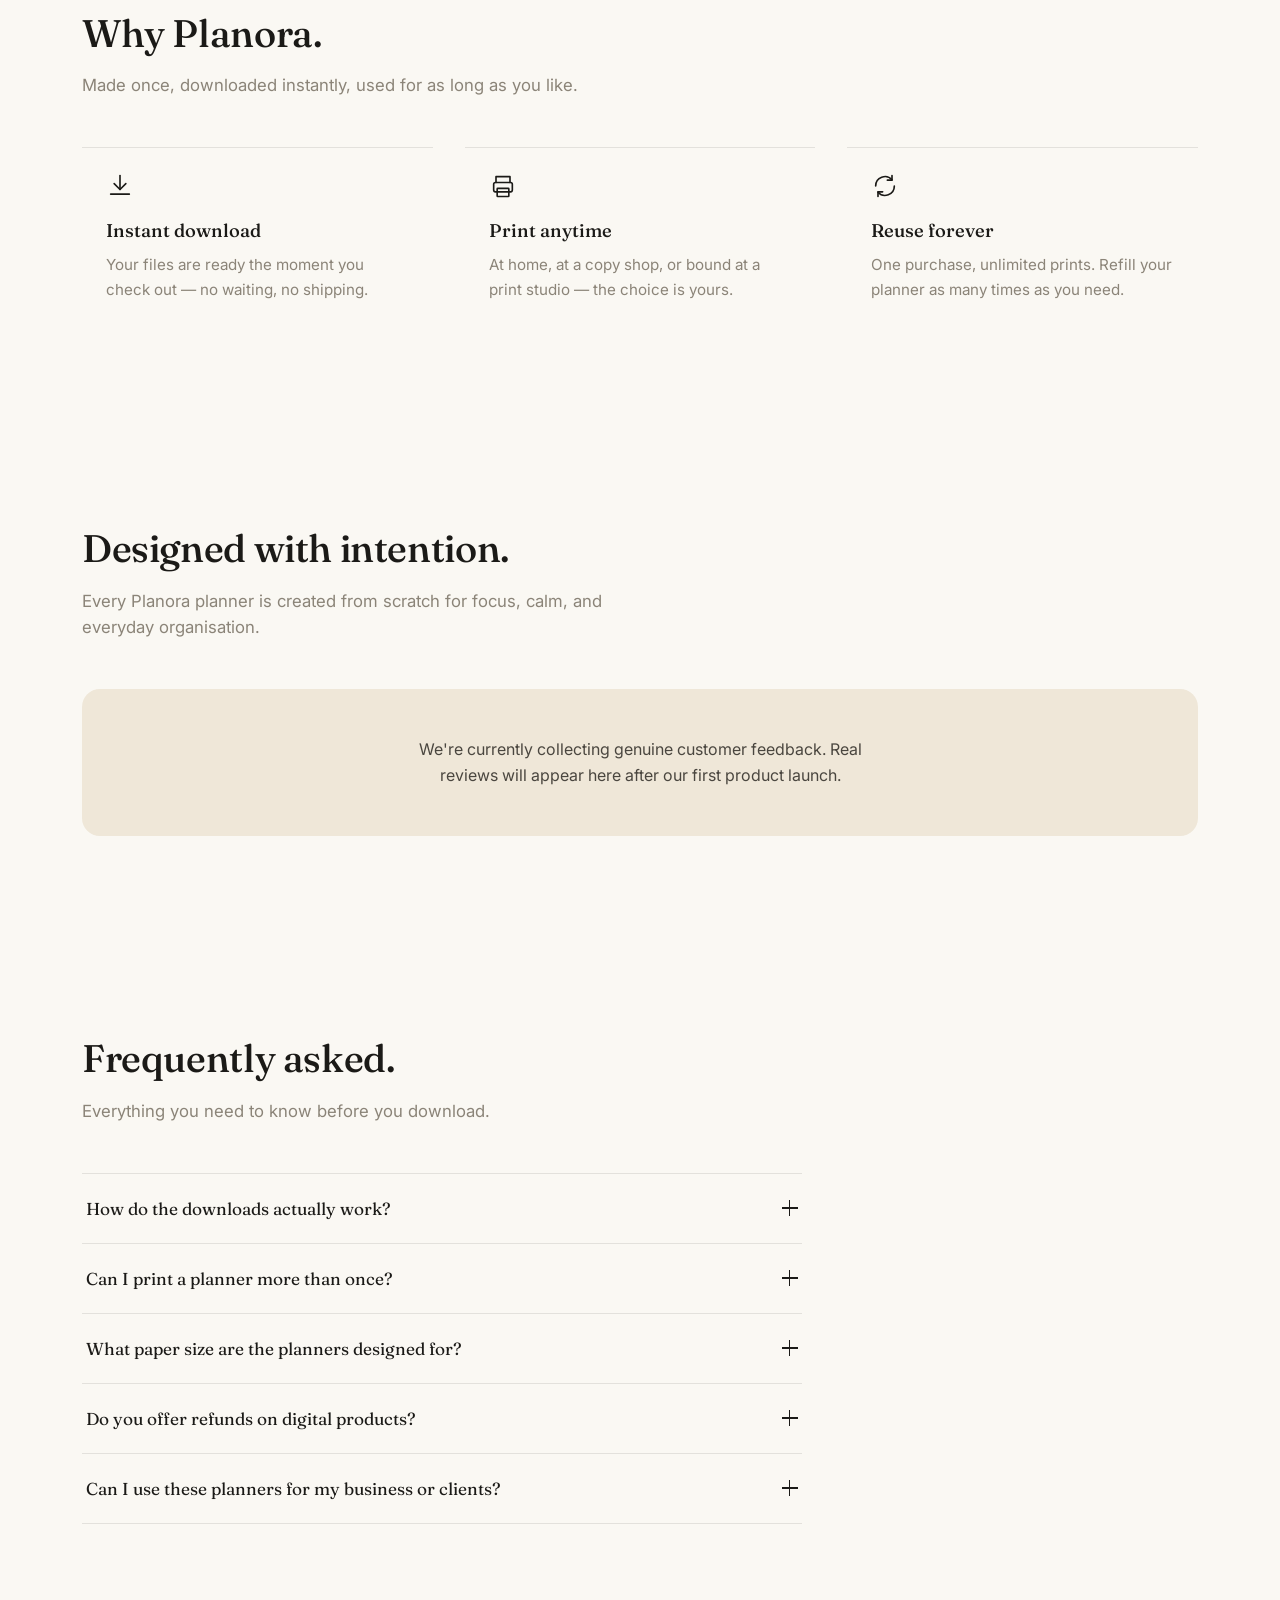
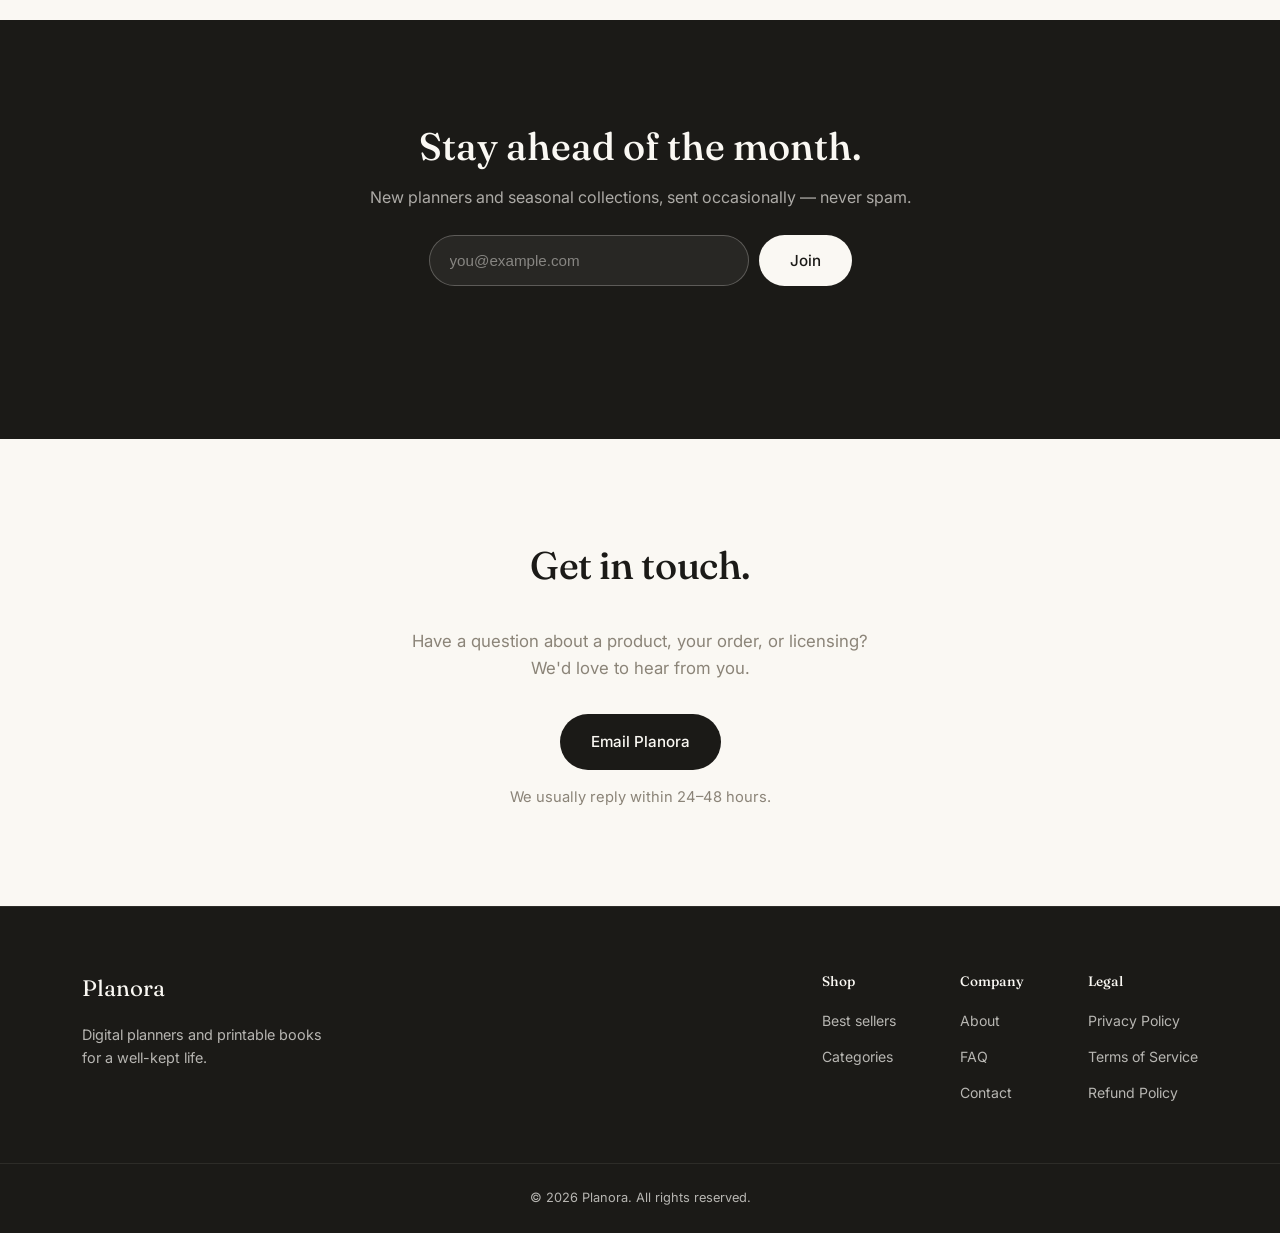
==== commit 141fd44d: "Update index.html" ====
--- a/index.html
+++ b/index.html
@@ -341,17 +341,20 @@
          .testimonial-card entries (see privacy-policy.html-era
          markup in version history) once genuine reviews are in. -->
     <section class="testimonials" id="reviews">
-      <div class="section-head reveal">
-        <h2>Loved by planners.</h2>
-        <p>Real reviews from real customers, coming soon.</p>
-      </div>
-
-      <div class="testimonial-grid">
-        <div class="testimonial-placeholder reveal">
-          <p>We're gathering feedback from early customers. Genuine reviews will appear here soon — we don't publish anything we haven't earned.</p>
-        </div>
-      </div>
-    </section>
+  <div class="section-head reveal">
+    <h2>Designed with intention.</h2>
+    <p>Every Planora planner is created from scratch for focus, calm, and everyday organisation.</p>
+  </div>
+
+  <div class="testimonial-grid">
+    <div class="testimonial-placeholder reveal">
+      <p>
+        We're currently collecting genuine customer feedback.
+        Real reviews will appear here after our first product launch.
+      </p>
+    </div>
+  </div>
+</section>
 
     <!-- ============ FAQ ============ -->
     <section class="faq" id="faq">
--- a/style.css
+++ b/style.css
@@ -1323,3 +1323,25 @@
   .shop-controls { flex-direction: column; align-items: stretch; }
   .search-wrap { min-width: 0; }
 }
+
+
+/* CONTACT SECTION */
+.contact-inner{
+  max-width:480px;
+  margin:0 auto;
+  text-align:center;
+}
+
+.contact-inner .section-head{
+  margin-bottom:32px;
+}
+
+.contact-email-btn{
+  display:inline-flex;
+}
+
+.contact-note{
+  margin-top:16px;
+  color:var(--stone);
+  font-size:.92rem;
+}
